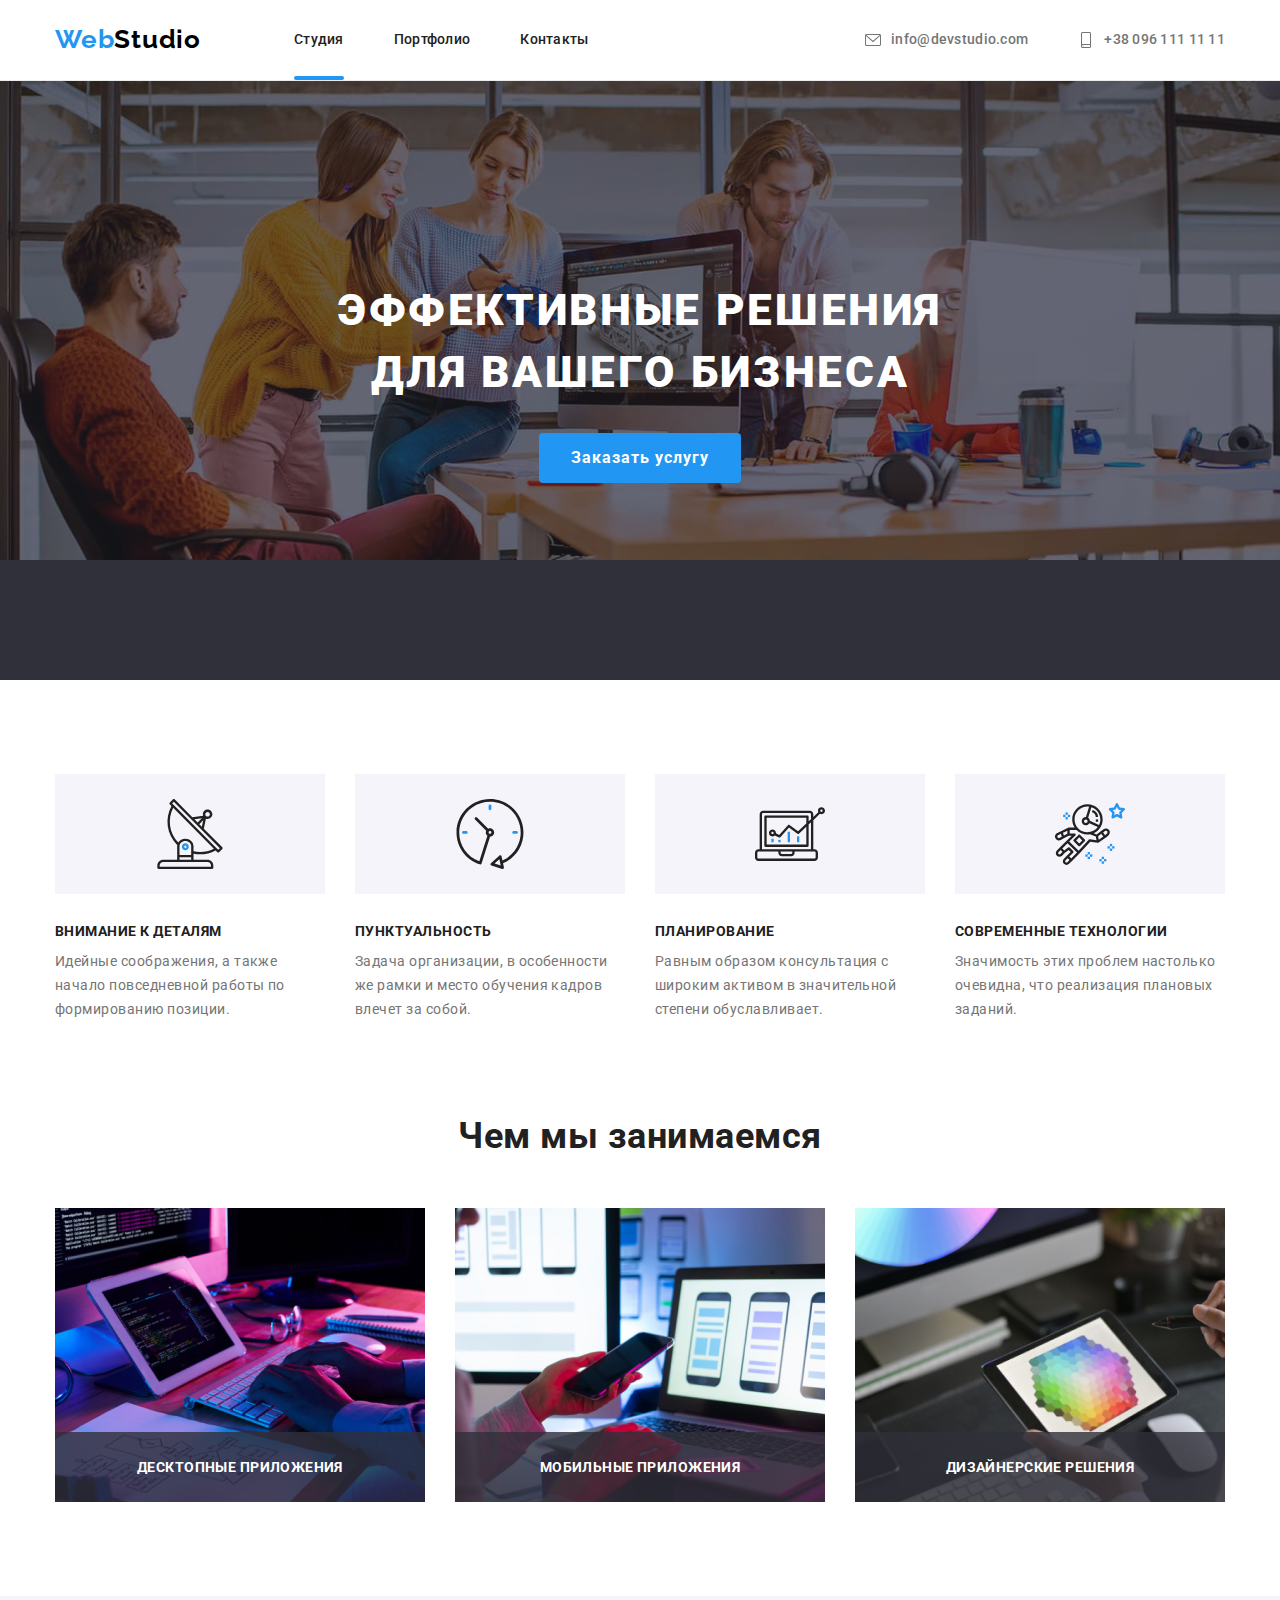
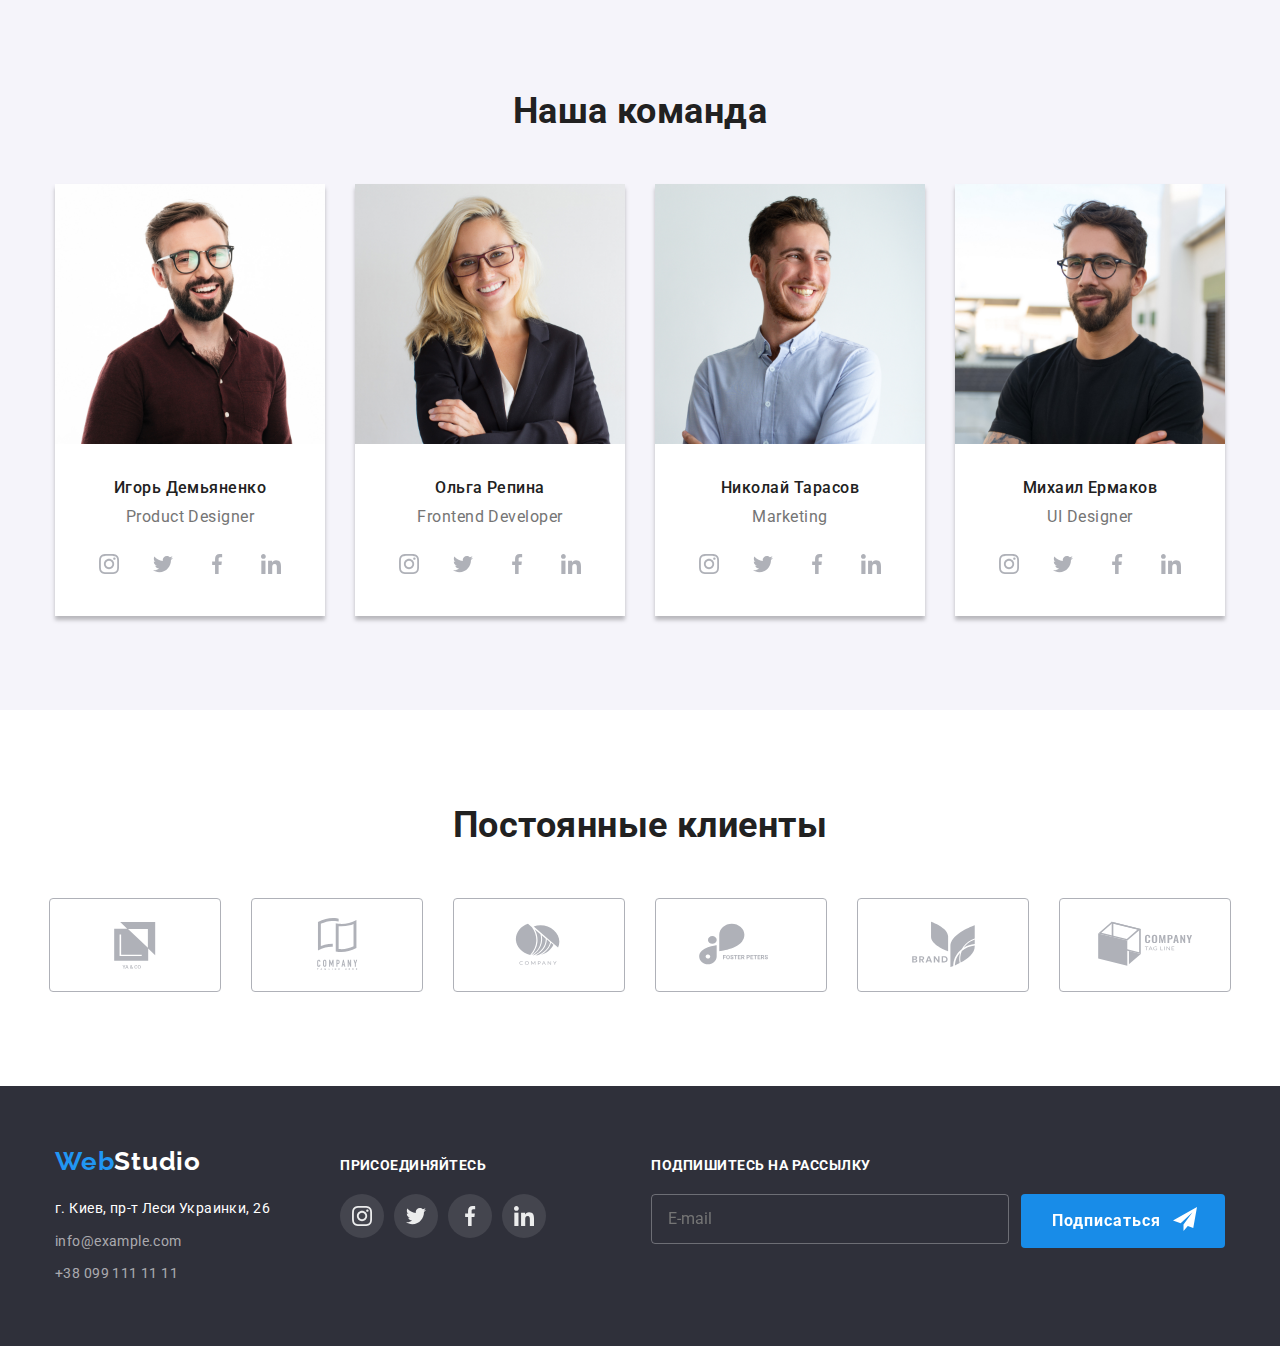
==== index.html @ 6a9f0d8d "edded files" ====
<!DOCTYPE html>
<html lang="en">

<head>
    <meta charset="UTF-8">
    <meta http-equiv="X-UA-Compatible" content="IE=edge">
    <meta name="viewport" content="width=device-width, initial-scale=1.0">
    <title>Document</title>
    <link rel="preconnect" href="https://fonts.googleapis.com">
    <link rel="preconnect" href="https://fonts.gstatic.com" crossorigin>
    <link href="https://fonts.googleapis.com/css2?family=Raleway:wght@700&family=Roboto:wght@400;500;700;900&display=swap"
        rel="stylesheet">
    <link rel="stylesheet" href="https://cdnjs.cloudflare.com/ajax/libs/modern-normalize/1.1.0/modern-normalize.min.css">
    <link rel="stylesheet" href="./css/styles.css">
    
</head>

<body>
  
    <header>
        <div class="container">
        <a href="./index.html" class="logo">
            <span class="logo-accent">Web</span>Studio
        </a>
        <nav>
            <ul class="menu-nav list">
                <li class="menu-item"> <a href="" class="link menu-link">Студия</a> </li>
                <li class="menu-item"> <a href="./portfolio.html" class="link">Портфолио</a> </li>
                <li class="menu-item"> <a href="" class="link">Контакты</a> </li>
            </ul>
        </nav>
        <ul class="contacts list">
            <li class="contacts-item"> <a href="mailto:info@devstudio.com" class="link"> 
                <svg class="mail-icon" width="16" height="16">
                    <use href="./imges/icons.svg#icon-envelope"></use>
                </svg>
                <span>info@devstudio.com</span>
            </a> </li>
                 <li class="contacts-item"> <a href="tel:+380961111111" class="link">
                <svg class="mail-icon" width="16" height="16">
                    <use href="./imges/icons.svg#icon-smartphone"></use>
                </svg>
                <span>+38 096 111 11 11</span>
            
            </a> </li>
        </ul>
        </div>
    </header>
    
    <main>
        
                <section class="hero overlay">
                    <div class="container">
                        <h1 class="hero-title">Эффективные решения для вашего бизнеса</h1>
                        <button type="button" class="button" data-modal-open>Заказать услугу</button>
                    </div>
                </section>

        
        
                        <section class="section">
                            <div class="container">
                                <ul class="feature list">
                                    <li class="feature-item icon-antenna">
                                        <h3 class="feature-subtitle">Внимание к деталям</h3>
                                        <p class="feature-text">Идейные соображения, а также начало повседневной работы по формированию позиции.
                                        </p>
                                    </li>
                                    <li class="feature-item icon-clock">
                                        <h3 class="feature-subtitle ">Пунктуальность</h3>
                                        <p class="feature-text">Задача организации, в особенности же рамки и место обучения кадров влечет за
                                            собой.</p>
                                    </li>
                                    <li class="feature-item icon-diagram">
                                        <h3 class="feature-subtitle ">Планирование</h3>
                                        <p class="feature-text">Равным образом консультация с широким активом в значительной степени
                                            обуславливает.</p>
                                    </li>
                                    <li class="feature-item icon-austronaut">
                                        <h3 class="feature-subtitle ">Современные технологии</h3>
                                        <p class="feature-text">Значимость этих проблем настолько очевидна, что реализация плановых заданий.</p>
                                    </li>
                                </ul>
                            </div>
                        </section>

       
         
            <section class="section works">
                <div class="container">
                <h2 class="section-title">Чем мы занимаемся</h2>
                <ul class="work list">
                    <li class="work-item"><img src="./imges/box1.jpg" alt="picture1" width="370" class="work-img">
                    <div class="work-meta">
                        <h3 class="work-pre-title">Десктопные приложения</h3>
                    </div>
                    </li>
                    <li class="work-item"><img src="./imges/box2.jpg" alt="picture2" width="370" class="work-img">
                    <div class="work-meta">
                        <h3 class="work-pre-title">Мобильные приложения</h3>
                    </div>
                    </li>
                    <li class="work-item"><img src="./imges/box3.jpg" alt="picture3" width="370" class="work-img">
                    <div class="work-meta">
                        <h3 class="work-pre-title">Дизайнерские решения</h3>
                    </div>
                    </li>
                </ul> 
                </div>
            </section>

       
        
          
        <section class="section team">
            <div class="container">
                <h2 class="section-title">Наша команда

                </h2>
                    <ul class="team-item list">
                        <li class="team-photo"><img src="./imges/photo1.jpg" alt="photo1" width="270">
                        <div class="team-about">
                            <h3 class="team-subtitle">Игорь Демьяненко</h3>
                            <p class="team-text">Product Designer</p>
                                <ul class="team-soc-list list">
                                    <li class="team-soc-item">
                                            <a href="" class="team-cos-link">
                                            <svg class="team-cos-icon" width="20" height="20">
                                                <use href="./imges/icons.svg#icon-instagram"></use>
                                            </svg>
                                            </a>
                                    </li>
                                    <li class="team-soc-item">
                                        <a href="" class="team-cos-link">
                                                    <svg class="team-cos-icon" width="20" height="20">
                                                        <use href="./imges/icons.svg#icon-twitter"></use>
                                                    </svg>
                                                </a>
                                            </li>
                                            <li class="team-soc-item">
                                                <a href="" class="team-cos-link">
                                                    <svg class="team-cos-icon" width="20" height="20">
                                                        <use href="./imges/icons.svg#icon-facebook"></use>
                                                    </svg>
                                                </a>
                                            </li>
                                            <li class="team-soc-item">
                                                <a href="" class="team-cos-link">
                                                    <svg class="team-cos-icon" width="20" height="20">
                                                        <use href="./imges/icons.svg#icon-linkedin"></use>
                                                    </svg>
                                                </a>
                                            </li>
                                        </ul>
                                    </div>
                                </li>
                                <li class="team-photo"><img src="./imges/photo2.jpg" alt="photo2" width="270">
                                    <div class="team-about">
                                        <h3 class="team-subtitle">Ольга Репина</h3>
                                        <p class="team-text">Frontend Developer</p>
                                        <ul class="team-soc-list list">
                                            <li class="team-soc-item">
                                                <a href="" class="team-cos-link">
                                                    <svg class="team-cos-icon" width="20" height="20">
                                                        <use href="./imges/icons.svg#icon-instagram"></use>
                                                    </svg>
                                                </a>
                                            </li>
                                            <li class="team-soc-item">
                                                <a href="" class="team-cos-link">
                                                    <svg class="team-cos-icon" width="20" height="20">
                                                        <use href="./imges/icons.svg#icon-twitter"></use>
                                                    </svg>
                                                </a>
                                            </li>
                                            <li class="team-soc-item">
                                                <a href="" class="team-cos-link">
                                                    <svg class="team-cos-icon" width="20" height="20">
                                                        <use href="./imges/icons.svg#icon-facebook"></use>
                                                    </svg>
                                                </a>
                                            </li>
                                            <li class="team-soc-item">
                                                <a href="" class="team-cos-link">
                                                    <svg class="team-cos-icon" width="20" height="20">
                                                        <use href="./imges/icons.svg#icon-linkedin"></use>
                                                    </svg>
                                                </a>
                                            </li>
                                        </ul>
                                    </div>
                                </li>
                                <li class="team-photo"><img src="./imges/photo3.jpg" alt="photo3" width="270">
                                    <div class="team-about">
                                        <h3 class="team-subtitle">Николай Тарасов</h3>
                                        <p class="team-text">Marketing</p>
                                        <ul class="team-soc-list list">
                                            <li class="team-soc-item">
                                                <a href="" class="team-cos-link">
                                                    <svg class="team-cos-icon" width="20" height="20">
                                                        <use href="./imges/icons.svg#icon-instagram"></use>
                                                    </svg>
                                                </a>
                                            </li>
                                            <li class="team-soc-item">
                                                <a href="" class="team-cos-link">
                                                    <svg class="team-cos-icon" width="20" height="20">
                                                        <use href="./imges/icons.svg#icon-twitter"></use>
                                                    </svg>
                                                </a>
                                            </li>
                                            <li class="team-soc-item">
                                                <a href="" class="team-cos-link">
                                                    <svg class="team-cos-icon" width="20" height="20">
                                                        <use href="./imges/icons.svg#icon-facebook"></use>
                                                    </svg>
                                                </a>
                                            </li>
                                            <li class="team-soc-item">
                                                <a href="" class="team-cos-link">
                                                    <svg class="team-cos-icon" width="20" height="20">
                                                        <use href="./imges/icons.svg#icon-linkedin"></use>
                                                    </svg>
                                                </a>
                                            </li>
                                        </ul>
                                    </div>
                                </li>
                                <li class="team-photo"><img src="./imges/photo4.jpg" alt="photo4" width="270">
                                    <div class="team-about">
                                        <h3 class="team-subtitle">Михаил Ермаков</h3>
                                        <p class="team-text">UI Designer</p>
                                        <ul class="team-soc-list list">
                                            <li class="team-soc-item">
                                                <a href="" class="team-cos-link">
                                                    <svg class="team-cos-icon" width="20" height="20">
                                                        <use href="./imges/icons.svg#icon-instagram"></use>
                                                    </svg>
                                                </a>
                                            </li>
                                            <li class="team-soc-item">
                                                <a href="" class="team-cos-link">
                                                    <svg class="team-cos-icon" width="20" height="20">
                                                        <use href="./imges/icons.svg#icon-twitter"></use>
                                                    </svg>
                                                </a>
                                            </li>
                                            <li class="team-soc-item">
                                                <a href="" class="team-cos-link">
                                                    <svg class="team-cos-icon" width="20" height="20">
                                                        <use href="./imges/icons.svg#icon-facebook"></use>
                                                    </svg>
                                                </a>
                                            </li>
                                            <li class="team-soc-item">
                                                <a href="" class="team-cos-link">
                                                    <svg class="team-cos-icon" width="20" height="20">
                                                        <use href="./imges/icons.svg#icon-linkedin"></use>
                                                    </svg>
                                                </a>
                                            </li>
                                        </ul>
                                    </div>
                                </li>
                            </ul>
                        </div>
        </section>

            <section class="section clients">
                <div class="container">
                    <h2 class="section-title">Постоянные клиенты</h2>
                    <ul class="clients-list list">
                        <li class="clients-item">
                            <a href="" class="clients-link">
                                <svg class="clients-icon" width="170" height="92">
                                    <use href="./imges/icons.svg#icon-Client1"></use>
                                </svg>
                            </a>
                        </li>
                        <li class="clients-item">
                            <a href="" class="clients-link">
                                <svg class="clients-icon" width="170" height="92">
                                    <use href="./imges/icons.svg#icon-Client2"></use>
                                </svg>
                            </a>
                        </li>
                        <li class="clients-item">
                            <a href="" class="clients-link">
                                <svg class="clients-icon" width="170" height="92">
                                    <use href="./imges/icons.svg#icon-Client3"></use>
                                </svg>
                            </a>
                        </li>
                        <li class="clients-item">
                            <a href="" class="clients-link">
                                <svg class="clients-icon" width="170" height="92">
                                    <use href="./imges/icons.svg#icon-Client4"></use>
                                </svg>
                            </a>
                        </li>
                        <li class="clients-item">
                            <a href="" class="clients-link">
                                <svg class="clients-icon" width="170" height="92">
                                    <use href="./imges/icons.svg#icon-Client5"></use>
                                </svg>
                            </a>
                        </li>
                        <li class="clients-item">
                            <a href="" class="clients-link">
                                <svg class="clients-icon" width="170" height="92">
                                    <use href="./imges/icons.svg#icon-Client6"></use>
                                </svg>
                            </a>
                        </li>
                    </ul>
                </div>
            </section>
    
    </main>

    <div class="backdrop is-hidden" data-modal>
        <div class="modal">
            <button class="btn-modal" data-modal-close>
            <svg class="close-btn" width="18" height="18">
                <use href="./imges/icons.svg#icon-close-black"></use>
            </svg>
             </button>
             <p class="form-title">Оставьте свои данные, мы вам перезвоним</p>
            <form class="form">
                <div class="form-field">
                <label for="name" class="form-label">Имя</label>
                
                <div class="form-wrap">
                <input class="form-input" type="text" name="user-name" id="name">
                <svg class="form-icon" width="18" height="18">
                    <use href="./imges/icons.svg#icon-person-black"></use>
                </svg>
                </div>
                </div>
                
                <div class="form-field">
                <label for="tel" class="form-label">Телефон</label>
                <input class="form-input" type="tel" name="tel" id="tel">
                <svg class="form-icon" width="18" height="18">
                    <use href="./imges/icons.svg#icon-phone-black"></use>
                </svg>
                </div>

                <div class="form-field">
                <label for="email"class="form-label" >Почта</label>
                 <div class="form-wrap">
                <input class="form-input" type="email" name="email" id="email">
                <svg class="form-icon" width="18" height="18">
                    <use href="./imges/icons.svg#icon-email-black"></use>
                </svg>
                </div>
                </div>
                

                <div class="form-field">
                <label for="comment" class="form-label" >Комментарий</label>
                  <div class="form-wrap">
                <textarea class="form-area" name="comment" id="comment" placeholder="Введите текст"></textarea>
                </div>
                </div>

                <label class="policy">
                <input type="checkbox" name="policy" class="policy-input">
                <span class="checkbox-icon"></span>
               Соглашаюсь с рассылкой и принимаю&nbsp;
               <a href="">Условия договора</a>
                </label>
                
                <button type="submit" class="btn-submit">Отправить</button>
            </form>
           
        </div>
    </div>

    <footer>
        <div class="container">
            <ul class="footer-item list">
                <li class="footer-logo">
                    <a href="./index.html" class="logo">
                        <span class="logo-accent">Web</span>Studio
                    </a>
                    <address class="address">
                        г. Киев, пр-т Леси Украинки, 26
                    </address>
                    <address class="address-nav">
                        <a href="mailto:info@example.com" class="mail link">info@example.com</a>
                        <a href="tel:+380991111111" class="link">+38 099 111 11 11</a>
                    </address>
                </li>
    
    
                <li class="social">
                    <h2 class="social-title">присоединяйтесь</h2>
                    <ul class="soc-list list">
                        <li class="soc-item">
                            <a href="" class="cos-link">
                                <svg class="cos-icon" width="20" height="20">
                                    <use href="./imges/icons.svg#icon-instagram"></use>
                                </svg>
                            </a>
                        </li>
                        <li class="soc-item">
                            <a href="" class="cos-link">
                                <svg class="cos-icon" width="20" height="20">
                                    <use href="./imges/icons.svg#icon-twitter"></use>
                                </svg>
                            </a>
                        </li>
                        <li class="soc-item">
                            <a href="" class="cos-link">
                                <svg class="cos-icon" width="20" height="20">
                                    <use href="./imges/icons.svg#icon-facebook"></use>
                                </svg>
                            </a>
                        </li>
                        <li class="soc-item">
                            <a href="" class="cos-link">
                                <svg class="cos-icon" width="20" height="20">
                                    <use href="./imges/icons.svg#icon-linkedin"></use>
                                </svg>
                            </a>
                        </li>
                </li>
            </ul>
                <li class="footer-form-mail">
                    <p class="footer-form-title">Подпишитесь на рассылку</p>
                    <form class="footer-form">
                                              
                        <input class="footer-form-input" type="email" name="email" id="email" placeholder="E-mail">
                       
                        <button type="submit" class="footer-btn-submit">Подписаться</button>
                        <svg class="footer-form-icon" width="24" height="24">
                            <use href="./imges/icons.svg#icon-icon-send"></use>
                        </svg>

                         
                    </form>
                    </div>
                
                </li>
                       
            </ul>
            
    </footer>

    <script src="./js/modal.js"></script>
</body>

</html>
---- css/styles.css ----
:root {
    --primary-text-color: #757575;
    --title-text-color: #212121; 
    --accent-color: #2196F3;
    --logo-color-header: #000000;
    --logo-color-footer: #FFFFFF;
    --title-color: #FFFFFF;
    --primary-background-color: #ffffff;
    --accent-backgroud-color: #F5F4FA;
}


.list {
    list-style: none;
    padding: 0;
    margin: 0;
}

h1,
h2,
h3,
h4,
h5,
h6,
p{
margin: 0;
}

body {
    color: var(--primary-text-color);
    background-color: var(--primary-background-color);
    font-family: 'Roboto', sans-serif;
    letter-spacing: 0.03em;
    /* padding-top: 80px; */

}

.container{
    width: 1200px;
    padding-left: 15px;
    padding-right: 15px;
    margin: 0 auto;
    /* outline: tomato solid 2px ; */
}
    
/* header */

header .container{
    display: flex;
    align-items: center;
  
}
header{
    background-color: #FFFFFF;
    outline: #ECECEC solid 1px;
    /* position: fixed;
    top: 0;
    left: 0;
    width: 100%; */
    
}
header .logo {
    margin-right: 93px;
    color: var(--logo-color-header);
    font-family: 'Raleway';
    font-weight: 700;
    font-size: 26px;
    line-height: 1.2;
    text-decoration: none;
    letter-spacing: 0.03em; 
    transition: color 250ms cubic-bezier(0.4, 0, 0.2, 1);   
}

.logo:hover,
.logo:focus{
    color: var(--accent-color);
}

.logo-accent {
    color: var(--accent-color);
}
.menu-nav{
    display: flex;
    position: relative;
}

.menu-item{
    position: relative;
}
.menu-link::after{
    content: '';
    position: absolute;
    left: 0;
    bottom: 0;
    display: block;
    width: 100%;
    height: 4px;
    border-radius: 2px;
    background-color: var(--accent-color);

}
 .menu-nav .menu-item{
     margin-right: 50px;
 }
 .menu-nav .menu-item:last-child{
     margin-right: 0;
 }

.menu-nav .link{
  
    display: block;
    color: var(--title-text-color);
    font-weight: 500;
    font-size: 14px;
    line-height: 1.14;
    text-decoration: none;
    letter-spacing: 0.02em;
    padding-top: 32px;
    padding-bottom: 32px;
    transition: color 250ms cubic-bezier(0.4, 0, 0.2, 1);
  
}

.menu-nav .link:hover,
.menu-nav .link:focus{
    color: var(--accent-color);
}
 
.contacts .link{
    color: var(--primary-text-color);
    font-weight: 500;
    font-size: 14px;
    line-height: 1.14;
    text-decoration: none;
    letter-spacing: 0.02em;
    transition: color 250ms cubic-bezier(0.4, 0, 0.2, 1);
}


.contacts .link:hover,
.contacts .link:focus{
    color: var(--accent-color);
   
}
.mail-icon{
    fill: currentColor;
    margin-right: 10px;
    
}


.contacts {
    display: flex;
    align-items: center;
    margin-left: auto;
   
}

.contacts-item .link{
    display: flex;
    align-items: center;
    
}

.contacts  .contacts-item{
    margin-left: 50px;
}
.contacts .contacts-item:first-child{
    margin-left: 0;
}
/* .contacts .contacts-item+ .contacts-item{
    margin-left: 50px;
} */

/* hero */
.hero {
    display: block;
    background-color: #2F303A;
    text-align: center;
    padding: 200px 0;
}

.overlay {
    max-width: 1600px;
    height: 600px;
    background-image: linear-gradient(to right,
            rgba(47, 48, 58, 0.4),
            rgba(47, 48, 58, 0.4)),
        url(../imges/hero.jpg);
    margin-left: auto;
    margin-right: auto;
    background-size: contain;
    background-repeat: no-repeat;
}

.hero-title {
    max-width: 696px;
    margin-right: auto;
    margin-left: auto;
    margin-top: 0;
    margin-bottom: 30px;
    color: var(--title-color);
    font-weight: 900;
    font-size: 44px;
    line-height: 1.4;
    text-transform: uppercase;
    letter-spacing: 0.06em;
}

.button {
    color: var(--title-color);
    border-radius: 4px;
    border: 0;
    padding: 10px 32px;
    background-color: var(--accent-color);
    font-weight: 700;
    font-size: 16px;
    line-height: 1.88;
    letter-spacing: 0.06em;
    cursor: pointer;
}

.section {
    padding-top: 94px;

}
/* feature section */

.feature {
    display: flex;
   
}

.feature-item {
    margin-right: 30px;
}

.feature-item::before {
    display: block;
    content: '';
    height: 120px;
    background-repeat: no-repeat;
    background-position: center;
    background-size: 70px;
    background-color: var(--accent-backgroud-color);
    margin-bottom: 30px;
}

.feature-item.icon-antenna::before {
    background-image: url(../imges/antenna.svg);
}

.feature-item.icon-clock::before {
    background-image: url(../imges/clock.svg);
}

.feature-item.icon-diagram::before {
    background-image: url(../imges/diagram.svg);
}

.feature-item.icon-austronaut::before {
    background-image: url(../imges/astronaut.svg);
}

.feature-item:nth-last-child(-n+1) {
    margin-right: 0;
}

.feature-subtitle {
    margin-top: 0;
    margin-bottom: 10px;
    padding: 0;
    color: var(--title-text-color);
    font-weight: 700;
    font-size: 14px;
    line-height: 1.14;
    text-transform: uppercase;
}

.feature-text {
    max-width: 270px;

    margin: 0;
    padding: 0;
    font-weight: 400;
    font-size: 14px;
    line-height: 1.7;
}
/* work section*/

.works{
    padding-bottom: 94px;
}
.section-title {
    margin-top: 0;
    margin-bottom: 50px;
    padding: 0;
    color: var(--title-text-color);
    font-weight: 700;
    font-size: 36px;
    line-height: 1.2;
    text-align: center;
 }
 .work{
     display: flex;
        }
 .work-img{
     display: block;
 }
 .work-item{
    position: relative;
     margin-right: 30px;
 }
 .work-item:nth-last-child(-n+1){
     margin-right: 0;
 }

  .work-meta{
    display: flex;
    align-items: center;
    justify-content: center;
    position: absolute;
    width: 100%;
    height: 70px;
    bottom: 0;
   background-color: rgba(47, 48, 58, 0.8);
 }

 .work-pre-title{
    align-items: center;
    justify-content: center;
    font-weight: 700;
    font-size: 14px; 
    line-height: 1.14;
    letter-spacing: 0.03em;
    text-transform: uppercase;
    color: #FFFFFF;
 }

/* team section */
.team{
    background-color: var(--accent-backgroud-color);
    padding-bottom: 94px;
}

.team-item{
display: flex;
}

.team-photo{
    background-color: #FFFFFF;
    margin-right: 30px;
    box-shadow: 0 4px 4px 0 rgba(0, 0, 0, 0.25);

}
.team-photo:nth-last-child(-n+1){
    margin-right: 0;
}
.team-subtitle {
    color: var(--title-text-color);
    font-weight: 500;
    font-size: 16px;
    line-height: 1.2;
    margin-bottom: 10px;
}
.team-text{
    margin: 0;
    padding: 0;
    font-weight: 400;
    font-size: 16px;
    line-height: 1.2;
}
.team-about{
    text-align: center;
    padding-top: 30px;
    padding-bottom: 30px;
}
    	.team-soc-list {
    	    display: flex;
    	    justify-content: center;
    	    margin-top: 16px;
    	}
    
    	.team-soc-item {
    	    width: 44px;
    	    height: 44px;
    	    margin-right: 10px;
    	}
    
    	.team-soc-item:last-child {
    	    margin-right: 0;
    	}
    
    	.team-cos-link {
    	    display: flex;
    	    align-items: center;
    	    justify-content: center;
    	    width: 100%;
    	    height: 100%;
    	    border-radius: 50%;
    	    color: #AFB1B8;
            transition: color 250ms cubic-bezier(0.4, 0, 0.2, 1),
                        background-color 250ms cubic-bezier(0.4, 0, 0.2, 1);
           
    	}
    
    	.team-cos-link:hover,
    	.team-cos-link:focus {
    	    background-color: var(--accent-color);
    	    color: #FFFFFF;
    	}
    
    
    	.team-cos-icon {
    	    fill: currentColor;
    	}

    	/* clients */
    
    	.clients {
    	    padding-bottom: 94px;
    	}
    
    	.clients-list {
    	    display: flex;
    	    justify-content: center;
            
           
    	}
    
    	.clients-item {
    	    margin-right: 30px;
    	    border: 1px;
    	    border-radius: 4px;
    	    border-color: #AFB1B8;
    	}
    
    	.clients-item:last-child {
    	    margin-right: 0;
    	}
    
    	.clients-link {
    	    display: flex;
    	    align-items: center;
    	    justify-content: center;
    	    border: 1px solid #AFB1B8;
            border-radius: 4px;
    	    width: 100%;
    	    height: 100%;
    	    color: #AFB1B8;
            transition: color 250ms cubic-bezier(0.4, 0, 0.2, 1),
                        border-color 250ms cubic-bezier(0.4, 0, 0.2, 1);
    	}
    
    	.clients-link:hover, 
    	.clients-link:focus {
    	    color: var(--accent-color);
            border-color: var(--accent-color);
    	}
    
    
    	.clients-icon {
    	    fill: currentColor;
    	}

        /* backdrop */

.backdrop{
    position: fixed;
    width: 100%;
    height: 100%;
    top: 0;
    left: 0;
    background-color: rgba(0, 0, 0, 0.1);
    opacity: 1;
    transition: opacity 250ms cubic-bezier(0.4, 0, 0.2, 1);
                
}
.backdrop.is-hidden{
    opacity: 0;
    pointer-events: none;
    }

.backdrop.is-hidden .modal{
    transform: translate(-50%, -50%) scale(0);
}
.modal{
    position:absolute;
    top: 50%;
    left: 50%;
    transform: translate(-50%, -50%);
    min-width: 528px;
    min-height: 581px;
    border-radius: 4px;
    background-color: rgba(255, 255, 255, 1);
    transition: transform 300ms;
    padding: 40px;
 
}
.btn-modal{
    position: absolute;
    top: 8px;
    right: 8px;
    display: flex;
    align-items: center;
    justify-content: center;
    width: 30px;
    height: 30px;
    border-radius: 50%;
    margin-left: auto;
    background-color: #FFFFFF;
    border-color: rgba(0, 0, 0, 0.1);
    cursor: pointer;
    transition: fill 250ms cubic-bezier(0.4, 0, 0.2, 1);
}

.btn-modal:hover{
    fill: var(--accent-color);
}
.form{
   margin-left: auto;
   margin-right: auto;
  
  
}
.form-title{
    font-size: 20px;
    font-weight: 700;
    line-height: 1.15;
    letter-spacing: 0.03em;
    color: var(--title-text-color);
    margin-bottom: 12px;
    text-align: center;
    
}

.form-field{
    
    flex-direction: column;
    position: relative;
    margin-bottom: 10px;
        
}

.form-wrap{
    display: flex;
}

.form-input{
    padding-left: 42px;
    width: 100%;
    background-color: transparent;
    border: 1px solid rgba(33, 33, 33, 0.2);
    border-radius: 4px;
    outline-color: var(--accent-color);
    height: 40px;
    cursor: pointer;
}
 .form-label{
    display: block;
    font-size: 12px;
    font-weight: 400;
    line-height: 1.17;
    letter-spacing: 0.01em;
    color: var(--primary-text-color);
    margin-bottom: 4px;
  
 }
 .form-icon{
    position: absolute;
    left:12px;
    top:50%;
    fill: var(--title-text-color);
    transition: fill 250ms cubic-bezier(0.4, 0, 0.2, 1);
   
 }

 .form-input:focus+ .form-icon{ 
   fill: var(--accent-color);
  
 }
 
.form-area{
    height: 120px;
    width: 100%;
    padding: 12px 16px;
    background-color: transparent;
    border: 1px solid rgba(33, 33, 33, 0.2);
    border-radius: 4px;
    outline-color: var(--accent-color);
    resize: none;
    cursor: pointer;
   

}
.form-area::placeholder {
    font-size: 12px;
    line-height: 1.17;
    letter-spacing: 0.01em;
    color: rgba(117, 117, 117, 0.5);
}

.policy{
    display: flex;
    justify-content: center;
    align-items: center;
    font-size: 14px;
    line-height: 1.71;
    font-weight: 400;
    letter-spacing: 00.03em;
    color: var(--primary-text-color);
    margin-top: 20px;

}
.policy-input {
    appearance: none;
    position: absolute;
    
}

.checkbox-icon{
    display: inline-block;
    width: 15px;
    height: 15px;
    border: 2px solid var(--title-text-color);
    border-radius: 4px;
    margin-right: 8px;
    box-shadow: 0px 4px 4px 0px rgba(0, 0, 0, 0.25);
    
         
}

.policy a{
    display: flex;
    justify-content: center;
    align-items: center;
    font-size: 14px;
    line-height: 1.71;
    font-weight: 400;
    letter-spacing: 00.03em;
    color: var(--accent-color);

}

.policy-input:checked +.checkbox-icon {
    background-color: var(--accent-color);
    background-image: url(../imges/check.svg);
    background-repeat: no-repeat;
    background-size: contain;
    border-color: var(--accent-color);
   background-position: center;
    background-origin: border-box;
}

.btn-submit{
    display: block;
    margin: auto;
    margin-top: 30px;
    width: 200px;
    background-color: rgba(24, 140, 232, 1);  
    padding: 10px 55px;    
    border-radius: 4px;
    border-color: transparent ; 
    box-shadow: 0px 4px 4px 0px rgba(0, 0, 0, 0.15);
    color: #FFFFFF;
    font-size: 16px;
    line-height: 1.88;
    font-weight: 700;
    letter-spacing: 0.06em;
    cursor: pointer;

}


/* footer */
footer {
    background-color: #2F303A;
    padding-top: 60px;
    padding-bottom: 60px;
    
}

 .footer-item {
     display: flex;
 }

 footer .logo {
     color: var(--logo-color-footer);
     font-family: 'Raleway';
     font-weight: 700;
     font-size: 26px;
     line-height: 1.2;
     text-decoration: none;
     letter-spacing: 0.03em;
    transition: color 250ms cubic-bezier(0.4, 0, 0.2, 1);
 }

 .address {
     color: #FFFFFF;
     font-weight: 400;
     font-size: 14px;
     line-height: 1.7;
     font-style: normal;
     text-decoration: none;
     letter-spacing: 0.03em;
     margin-top: 20px;
     margin-bottom: 9px;
 }

 .address-nav .link {
     color: rgba(255, 255, 255, 0.6);
     font-weight: 400;
     font-size: 14px;
     line-height: 1.7;
     font-style: normal;
     text-decoration: none;
     letter-spacing: 0.03em;
     transition: color 250ms cubic-bezier(0.4, 0, 0.2, 1);
 }

 .address-nav .link:hover,
 .address-nav .link:focus {
     color: var(--accent-color);
 }

 .address-nav {
     display: flex;
     flex-direction: column;
 }

 .mail {
     margin-bottom: 9px;
 }

 .social {
     margin-left: 70px;
 }

 .social-title {
     font-weight: 700;
     font-size: 14px;
     line-height: 1.14;
     letter-spacing: 3%;
     text-transform: uppercase;
     color: var(--title-color);
     margin-top: 12px;
     margin-bottom: 20px;

 }

 .soc-list {
     display: flex;
     justify-content: center;

 }

 .soc-item {
     width: 44px;
     height: 44px;
     margin-right: 10px;
 }

 .soc-item:last-child {
     margin-right: 0;
 }

 .cos-link {
     display: flex;
     align-items: center;
     justify-content: center;
     width: 100%;
     height: 100%;
     border-radius: 50%;
     background-color:rgba(255, 255, 255, 0.1);
     transition: background-color 250ms cubic-bezier(0.4, 0, 0.2, 1) ;
 }

 .cos-icon {
     fill: rgba(255, 255, 255, 0.9);
 }

 .cos-link:hover,
 .cos-link:focus {
     background-color: var(--accent-color);

 }

 .footer-form-mail{
     margin-left: auto;
 }
  .footer-form-title{
    font-weight: 700;
    font-size: 14px;
    line-height: 1.14;
    letter-spacing: 3%;
    text-transform: uppercase;
    color: var(--title-color);
    margin-top: 12px;
    margin-bottom: 20px;
    
  }
  .footer-form{
    display: flex;
    position: relative;
  }

  .footer-form-input{
    margin: 0;
    width: 358px;
    height: 50px;
    border-radius: 4px;
    border: 1px solid rgba(255, 255, 255, 0.3);
    color: #FFFFFF;
    background-color: transparent;
    padding-left: 16px; 
    cursor: pointer;
  }

  .footer-form-input:focus{
    background-color: transparent;
    color: #FFFFFF;
  }

  .footer-btn-submit{
    margin: 0;
    margin-left: 12px;
    background-color: rgba(24, 140, 232, 1);
    padding: 10px 62px 10px 29px;
    border-radius: 4px;
    border-color: transparent;
    color: #FFFFFF;
    font-size: 16px;
    line-height: 1.88;
    font-weight: 700;
    letter-spacing: 0.06em;
    cursor: pointer;

  }

  .footer-form-icon{
    position: absolute;
    top: 13px;
    right: 28px;
    fill: #FFFFFF;
  }


 /* portfolio */
 /* page nav  */

 .btn {
     display: flex;
     justify-content: center;
 }

 .button-nav {
     text-align: center;
     border-radius: 4px;
     padding: 6px 22px;
     border: 0;
     color: var(--title-text-color);
     background-color: var(--accent-backgroud-color);
     font-family: 'Roboto', sans-serif;
     font-weight: 500;
     font-size: 16px;
     line-height: 1.63;
     letter-spacing: 0.03em;
     cursor: pointer;
     transition: color 250ms cubic-bezier(0.4, 0, 0.2, 1),
    background-color 250ms cubic-bezier(0.4, 0, 0.2, 1),
    box-shadow 250ms cubic-bezier(0.4, 0, 0.2, 1);
 }

 .button-nav:hover,
 .button-nav:focus {
     color: #FFFFFF;
     background-color: #2196F3;
     box-shadow: 0px 2px 2px rgba(0, 0, 0, 0.12),
         0px 1px 2px rgba(0, 0, 0, 0.08),
         0px 3px 1px rgba(0, 0, 0, 0.1),
         0px 4px 4px rgba(0, 0, 0, 0.25);
 }

 /* project */
 .project {
     display: flex;
     flex-wrap: wrap;
 }

 .project-thumb{
    position: relative;
    overflow: hidden;
    
 }
 
 .project-thumb-text{
    position: absolute;
    top: 0;
    margin: 0;
    color: #FFFFFF;
    font-size: 18px;
    font-weight: 400;
    line-height: 1.55;
    letter-spacing: 0.03em;
    padding: 63px 24px;
    background-color: rgba(33, 150, 243, 0.9);
    transform: translateY(101%);
    
    transition: transform 250ms cubic-bezier(0.4, 0, 0.2, 1);
 }

.shaddow:hover .project-thumb-text{
    transform: translateY(0);
}


 .project-title {
     font-weight: 700;
     font-size: 18px;
     line-height: 2;
     letter-spacing: 0.06em;
     color: var(--title-text-color);
 }

 .project-desc {
     font-weight: 400;
     font-size: 16px;
     line-height: 2;
     margin: 4px 0 0 0;
 }

 .project-item {
    position: relative;
     background-color: #FFFFFF;
     width: 370px;
     margin-right: 30px;
     margin-bottom: 30px;

 }

 .project-about {
     width: 370px;
     height: 110px;
     padding: 20px 24px;
     border: #ECECEC solid 1px;

 }

 .btn {
     margin-bottom: 50px;

 }

 .btn-item {
     margin-right: 8px;
 }

 .btn-item:nth-last-child(-n+1) {
     margin-right: 0;
 }

 .project-img {
     display: block;

 }
.shaddow{
    transition: box-shadow 250ms cubic-bezier(0.4, 0, 0.2, 1);
}
 .shaddow:hover {
     box-shadow: 1px 4px 6px 0px #00000029,
         0px 4px 4px 0px #0000000F,
         0px 1px 1px 0px #0000001F;
  
 }

 .project-item:nth-child(3n) {
     margin-right: 0;
 }

 .project-item:nth-last-child(-n+3) {
     margin-bottom: 0;
 }

 .section.portfolio {
     padding-bottom: 94px;
 }
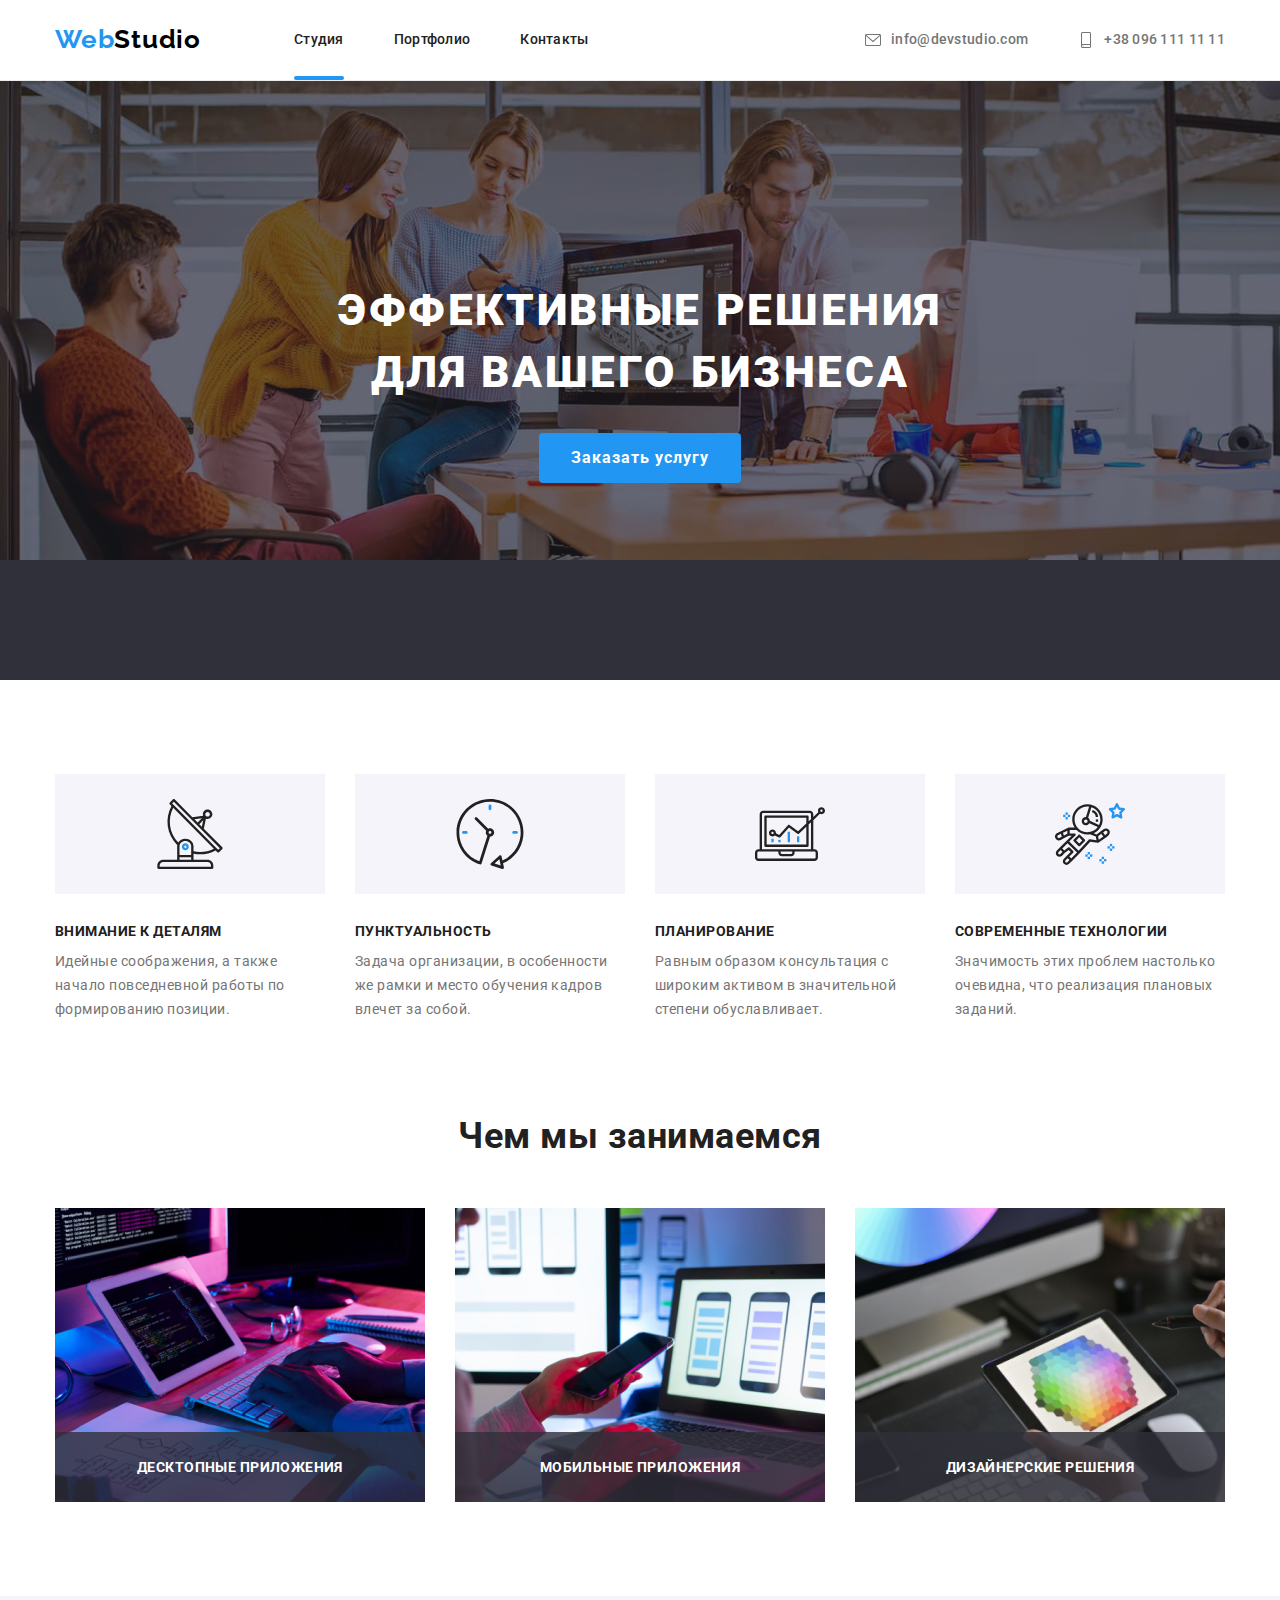
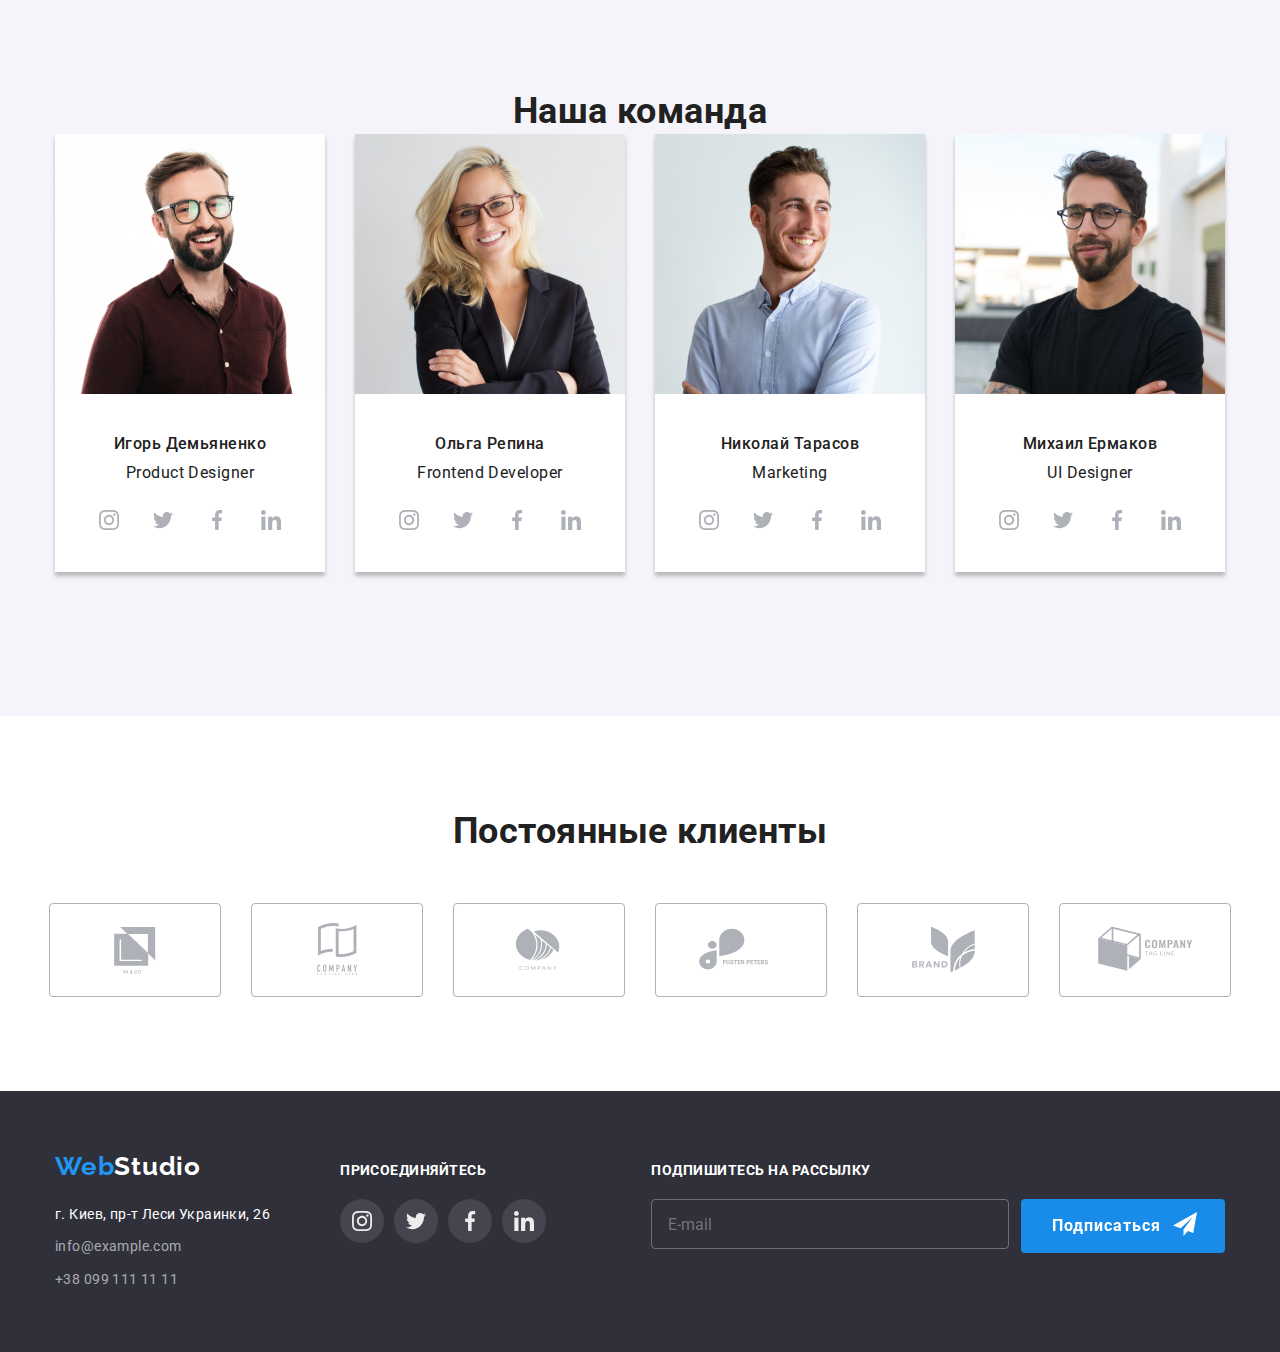
==== commit da8e3967: "update" ====
--- a/index.html
+++ b/index.html
@@ -11,7 +11,8 @@
     <link href="https://fonts.googleapis.com/css2?family=Raleway:wght@700&family=Roboto:wght@400;500;700;900&display=swap"
         rel="stylesheet">
     <link rel="stylesheet" href="https://cdnjs.cloudflare.com/ajax/libs/modern-normalize/1.1.0/modern-normalize.min.css">
-    <link rel="stylesheet" href="./css/styles.css">
+    <link rel="stylesheet" href="./css/main.min.css">
+  
     
 </head>
 
@@ -112,12 +113,12 @@
        
         
           
-        <section class="section team">
-            <div class="container">
-                <h2 class="section-title">Наша команда
-
-                </h2>
-                    <ul class="team-item list">
+    <section class="section team">
+        <div class="container">
+        <h2 class="section-title">Наша команда
+
+               
+            <ul class="team-item list">
                         <li class="team-photo"><img src="./imges/photo1.jpg" alt="photo1" width="270">
                         <div class="team-about">
                             <h3 class="team-subtitle">Игорь Демьяненко</h3>
@@ -153,8 +154,8 @@
                                             </li>
                                         </ul>
                                     </div>
-                                </li>
-                                <li class="team-photo"><img src="./imges/photo2.jpg" alt="photo2" width="270">
+                        </li>
+                        <li class="team-photo"><img src="./imges/photo2.jpg" alt="photo2" width="270">
                                     <div class="team-about">
                                         <h3 class="team-subtitle">Ольга Репина</h3>
                                         <p class="team-text">Frontend Developer</p>
@@ -189,8 +190,8 @@
                                             </li>
                                         </ul>
                                     </div>
-                                </li>
-                                <li class="team-photo"><img src="./imges/photo3.jpg" alt="photo3" width="270">
+                        </li>
+                        <li class="team-photo"><img src="./imges/photo3.jpg" alt="photo3" width="270">
                                     <div class="team-about">
                                         <h3 class="team-subtitle">Николай Тарасов</h3>
                                         <p class="team-text">Marketing</p>
@@ -225,8 +226,8 @@
                                             </li>
                                         </ul>
                                     </div>
-                                </li>
-                                <li class="team-photo"><img src="./imges/photo4.jpg" alt="photo4" width="270">
+                        </li>
+                        <li class="team-photo"><img src="./imges/photo4.jpg" alt="photo4" width="270">
                                     <div class="team-about">
                                         <h3 class="team-subtitle">Михаил Ермаков</h3>
                                         <p class="team-text">UI Designer</p>
@@ -261,60 +262,60 @@
                                             </li>
                                         </ul>
                                     </div>
-                                </li>
-                            </ul>
-                        </div>
-        </section>
-
-            <section class="section clients">
-                <div class="container">
-                    <h2 class="section-title">Постоянные клиенты</h2>
-                    <ul class="clients-list list">
-                        <li class="clients-item">
-                            <a href="" class="clients-link">
-                                <svg class="clients-icon" width="170" height="92">
-                                    <use href="./imges/icons.svg#icon-Client1"></use>
-                                </svg>
-                            </a>
-                        </li>
-                        <li class="clients-item">
-                            <a href="" class="clients-link">
-                                <svg class="clients-icon" width="170" height="92">
+                        </li>
+            </ul>
+        </div>
+    </section>
+
+    <section class="section clients">
+        <div class="container">
+            <h2 class="section-title">Постоянные клиенты</h2>
+            <ul class="clients__list list">
+                <li class="clients__item">
+                    <a href="" class="clients__link">
+                        <svg class="clients__icon" width="170" height="92">
+                            <use href="./imges/icons.svg#icon-Client1"></use>
+                        </svg>
+                    </a>
+                </li>
+                <li class="clients__item">
+                            <a href="" class="clients__link">
+                                <svg class="clients__icon" width="170" height="92">
                                     <use href="./imges/icons.svg#icon-Client2"></use>
                                 </svg>
                             </a>
-                        </li>
-                        <li class="clients-item">
-                            <a href="" class="clients-link">
-                                <svg class="clients-icon" width="170" height="92">
+                </li>
+                <li class="clients__item">
+                            <a href="" class="clients__link">
+                                <svg class="clients__icon" width="170" height="92">
                                     <use href="./imges/icons.svg#icon-Client3"></use>
                                 </svg>
                             </a>
-                        </li>
-                        <li class="clients-item">
-                            <a href="" class="clients-link">
-                                <svg class="clients-icon" width="170" height="92">
+                </li>
+                <li class="clients__item">
+                            <a href="" class="clients__link">
+                                <svg class="clients__icon" width="170" height="92">
                                     <use href="./imges/icons.svg#icon-Client4"></use>
                                 </svg>
                             </a>
-                        </li>
-                        <li class="clients-item">
-                            <a href="" class="clients-link">
-                                <svg class="clients-icon" width="170" height="92">
+                </li>
+                <li class="clients__item">
+                            <a href="" class="clients__link">
+                                <svg class="clients__icon" width="170" height="92">
                                     <use href="./imges/icons.svg#icon-Client5"></use>
                                 </svg>
                             </a>
-                        </li>
-                        <li class="clients-item">
-                            <a href="" class="clients-link">
-                                <svg class="clients-icon" width="170" height="92">
+                </li>
+                <li class="clients__item">
+                            <a href="" class="clients__link">
+                                <svg class="clients__icon" width="170" height="92">
                                     <use href="./imges/icons.svg#icon-Client6"></use>
                                 </svg>
                             </a>
-                        </li>
-                    </ul>
-                </div>
-            </section>
+                </li>
+            </ul>
+        </div>
+    </section>
     
     </main>
 
--- a/css/main.min.css
+++ b/css/main.min.css
@@ -0,0 +1 @@
+.list{list-style:none;padding:0;margin:0}h1,h2,h3,h4,h5,h6,p{margin:0}:root{--primary-text-color: #757575;--title-text-color: #212121;--accent-color: #2196F3;--logo-color-header: #000000;--logo-color-footer: #FFFFFF;--title-color: #FFFFFF;--primary-background-color: #ffffff;--accent-backgroud-color: #F5F4FA}body{color:var(--primary-text-color);background-color:var(--primary-background-color);font-family:"Roboto",sans-serif;letter-spacing:.03em}.container{width:1200px;padding-left:15px;padding-right:15px;margin:0 auto}header{background-color:#fff;outline:#ececec solid 1px}header .container{display:flex;align-items:center}header .logo{margin-right:93px;color:var(--logo-color-header);font-family:"Raleway";font-weight:700;font-size:26px;line-height:1.2;text-decoration:none;letter-spacing:.03em;transition:color 250ms cubic-bezier(0.4, 0, 0.2, 1)}.logo:hover,.logo:focus{color:var(--accent-color)}.logo-accent{color:var(--accent-color)}.menu-nav{display:flex;position:relative}.menu-nav .menu-item{margin-right:50px}.menu-nav .link{display:block;color:var(--title-text-color);font-weight:500;font-size:14px;line-height:1.14;text-decoration:none;letter-spacing:.02em;padding-top:32px;padding-bottom:32px;transition:color 250ms cubic-bezier(0.4, 0, 0.2, 1)}.menu-nav .link:hover,.menu-nav .link:focus{color:var(--accent-color)}.menu-item{position:relative}.menu-nav .menu-item:last-child{margin-right:0}.menu-link::after{content:"";position:absolute;left:0;bottom:0;display:block;width:100%;height:4px;border-radius:2px;background-color:var(--accent-color)}.mail-icon{fill:currentColor;margin-right:10px}.contacts{display:flex;align-items:center;margin-left:auto}.contacts .link{color:var(--primary-text-color);font-weight:500;font-size:14px;line-height:1.14;text-decoration:none;letter-spacing:.02em;transition:color 250ms cubic-bezier(0.4, 0, 0.2, 1)}.contacts .link:hover,.contacts .link:focus{color:var(--accent-color)}.contacts .contacts-item{margin-left:50px}.contacts .contacts-item:first-child{margin-left:0}.contacts-item .link{display:flex;align-items:center}.hero{display:block;background-color:#2f303a;text-align:center;padding:200px 0}.overlay{max-width:1600px;height:600px;background-image:linear-gradient(to right, rgba(47, 48, 58, 0.4), rgba(47, 48, 58, 0.4)),url(../imges/hero.jpg);margin-left:auto;margin-right:auto;background-size:contain;background-repeat:no-repeat}.hero-title{max-width:696px;margin-right:auto;margin-left:auto;margin-top:0;margin-bottom:30px;color:var(--title-color);font-weight:900;font-size:44px;line-height:1.4;text-transform:uppercase;letter-spacing:.06em}.button{color:var(--title-color);border-radius:4px;border:0;padding:10px 32px;background-color:var(--accent-color);font-weight:700;font-size:16px;line-height:1.88;letter-spacing:.06em;cursor:pointer}.section{padding-top:94px}.feature{display:flex}.feature-item{margin-right:30px}.feature-item::before{display:block;content:"";height:120px;background-repeat:no-repeat;background-position:center;background-size:70px;background-color:var(--accent-backgroud-color);margin-bottom:30px}.feature-item.icon-antenna::before{background-image:url(../imges/antenna.svg)}.feature-item.icon-clock::before{background-image:url(../imges/clock.svg)}.feature-item.icon-diagram::before{background-image:url(../imges/diagram.svg)}.feature-item.icon-austronaut::before{background-image:url(../imges/astronaut.svg)}.feature-item:nth-last-child(-n+1){margin-right:0}.feature-subtitle{margin-top:0;margin-bottom:10px;padding:0;color:var(--title-text-color);font-weight:700;font-size:14px;line-height:1.14;text-transform:uppercase}.feature-text{max-width:270px;margin:0;padding:0;font-weight:400;font-size:14px;line-height:1.7}.works{padding-bottom:94px}.section-title{margin-top:0;margin-bottom:50px;padding:0;color:var(--title-text-color);font-weight:700;font-size:36px;line-height:1.2;text-align:center}.work{display:flex}.work-img{display:block}.work-item{position:relative;margin-right:30px}.work-item .work-item:nth-last-child(-n+1){margin-right:0}.work-meta{display:flex;align-items:center;justify-content:center;position:absolute;width:100%;height:70px;bottom:0;background-color:rgba(47,48,58,.8)}.work-pre-title{align-items:center;justify-content:center;font-weight:700;font-size:14px;line-height:1.14;letter-spacing:.03em;text-transform:uppercase;color:#fff}.team{background-color:var(--accent-backgroud-color);padding-bottom:94px}.team-item{display:flex}.team-photo{background-color:#fff;margin-right:30px;box-shadow:0 4px 4px 0 rgba(0,0,0,.25)}.team-photo:nth-last-child(-n+1){margin-right:0}.team-subtitle{color:var(--title-text-color);font-weight:500;font-size:16px;line-height:1.2;margin-bottom:10px}.team-text{margin:0;padding:0;font-weight:400;font-size:16px;line-height:1.2}.team-about{text-align:center;padding-top:30px;padding-bottom:30px}.team-soc-list{display:flex;justify-content:center;margin-top:16px}.team-soc-item{width:44px;height:44px;margin-right:10px}.team-soc-item:last-child{margin-right:0}.team-cos-link{display:flex;align-items:center;justify-content:center;width:100%;height:100%;border-radius:50%;color:#afb1b8;transition:color 250ms cubic-bezier(0.4, 0, 0.2, 1),background-color 250ms cubic-bezier(0.4, 0, 0.2, 1)}.team-cos-link:hover,.team-cos-link:focus{background-color:var(--accent-color);color:#fff}.team-cos-icon{fill:currentColor}.clients{padding-bottom:94px}.clients__list{display:flex;justify-content:center}.clients__item{margin-right:30px;border:1px;border-radius:4px;border-color:#afb1b8}.clients__item:last-child{margin-right:0}.clients__link{display:flex;align-items:center;justify-content:center;border:1px solid #afb1b8;border-radius:4px;width:100%;height:100%;color:#afb1b8;transition:color 250ms cubic-bezier(0.4, 0, 0.2, 1),border-color 250ms cubic-bezier(0.4, 0, 0.2, 1)}.clients__link:hover,.clients__link:focus{color:var(--accent-color);border-color:var(--accent-color)}.clients__icon{fill:currentColor}.backdrop{position:fixed;width:100%;height:100%;top:0;left:0;background-color:rgba(0,0,0,.1);opacity:1;transition:opacity 250ms cubic-bezier(0.4, 0, 0.2, 1)}.backdrop.is-hidden{opacity:0;pointer-events:none}.backdrop.is-hidden .modal{transform:translate(-50%, -50%) scale(0)}.modal{position:absolute;top:50%;left:50%;transform:translate(-50%, -50%);min-width:528px;min-height:581px;border-radius:4px;background-color:#fff;transition:transform 300ms;padding:40px}.btn-modal{position:absolute;top:8px;right:8px;display:flex;align-items:center;justify-content:center;width:30px;height:30px;border-radius:50%;margin-left:auto;background-color:#fff;border-color:rgba(0,0,0,.1);cursor:pointer;transition:fill 250ms cubic-bezier(0.4, 0, 0.2, 1)}.btn-modal:hover{fill:var(--accent-color)}.form{margin-left:auto;margin-right:auto}.form-title{font-size:20px;font-weight:700;line-height:1.15;letter-spacing:.03em;color:var(--title-text-color);margin-bottom:12px;text-align:center}.form-field{flex-direction:column;position:relative;margin-bottom:10px}.form-wrap{display:flex}.form-input{padding-left:42px;width:100%;background-color:rgba(0,0,0,0);border:1px solid rgba(33,33,33,.2);border-radius:4px;outline-color:var(--accent-color);height:40px;cursor:pointer}.form-label{display:block;font-size:12px;font-weight:400;line-height:1.17;letter-spacing:.01em;color:var(--primary-text-color);margin-bottom:4px}.form-icon{position:absolute;left:12px;top:50%;fill:var(--title-text-color);transition:fill 250ms cubic-bezier(0.4, 0, 0.2, 1)}.form-input:focus+.form-icon{fill:var(--accent-color)}.form-area{height:120px;width:100%;padding:12px 16px;background-color:rgba(0,0,0,0);border:1px solid rgba(33,33,33,.2);border-radius:4px;outline-color:var(--accent-color);resize:none;cursor:pointer}.form-area::placeholder{font-size:12px;line-height:1.17;letter-spacing:.01em;color:rgba(117,117,117,.5)}.policy{display:flex;justify-content:center;align-items:center;font-size:14px;line-height:1.71;font-weight:400;letter-spacing:.03em;color:var(--primary-text-color);margin-top:20px}.policy a{display:flex;justify-content:center;align-items:center;font-size:14px;line-height:1.71;font-weight:400;letter-spacing:.03em;color:var(--accent-color)}.policy-input{appearance:none;position:absolute}.checkbox-icon{display:inline-block;width:15px;height:15px;border:2px solid var(--title-text-color);border-radius:4px;margin-right:8px;box-shadow:0px 4px 4px 0px rgba(0,0,0,.25)}.policy-input:checked+.checkbox-icon{background-color:var(--accent-color);background-image:url(../imges/check.svg);background-repeat:no-repeat;background-size:contain;border-color:var(--accent-color);background-position:center;background-origin:border-box}.btn-submit{display:block;margin:auto;margin-top:30px;width:200px;background-color:#188ce8;padding:10px 55px;border-radius:4px;border-color:rgba(0,0,0,0);box-shadow:0px 4px 4px 0px rgba(0,0,0,.15);color:#fff;font-size:16px;line-height:1.88;font-weight:700;letter-spacing:.06em;cursor:pointer}footer{background-color:#2f303a;padding-top:60px;padding-bottom:60px}footer .logo{color:var(--logo-color-footer);font-family:"Raleway";font-weight:700;font-size:26px;line-height:1.2;text-decoration:none;letter-spacing:.03em;transition:color 250ms cubic-bezier(0.4, 0, 0.2, 1)}.footer-item{display:flex}.address{color:#fff;font-weight:400;font-size:14px;line-height:1.7;font-style:normal;text-decoration:none;letter-spacing:.03em;margin-top:20px;margin-bottom:9px}.address-nav{display:flex;flex-direction:column}.address-nav .link{color:rgba(255,255,255,.6);font-weight:400;font-size:14px;line-height:1.7;font-style:normal;text-decoration:none;letter-spacing:.03em;transition:color 250ms cubic-bezier(0.4, 0, 0.2, 1)}.address-nav .link:hover,.address-nav .link:focus{color:var(--accent-color)}.mail{margin-bottom:9px}.social{margin-left:70px}.social-title{font-weight:700;font-size:14px;line-height:1.14;letter-spacing:3%;text-transform:uppercase;color:var(--title-color);margin-top:12px;margin-bottom:20px}.soc-list{display:flex;justify-content:center}.soc-item{width:44px;height:44px;margin-right:10px}.soc-item:last-child{margin-right:0}.cos-link{display:flex;align-items:center;justify-content:center;width:100%;height:100%;border-radius:50%;background-color:rgba(255,255,255,.1);transition:background-color 250ms cubic-bezier(0.4, 0, 0.2, 1)}.cos-link:hover,.cos-link:focus{background-color:var(--accent-color)}.cos-icon{fill:rgba(255,255,255,.9)}.footer-form-mail{margin-left:auto}.footer-form-title{font-weight:700;font-size:14px;line-height:1.14;letter-spacing:3%;text-transform:uppercase;color:var(--title-color);margin-top:12px;margin-bottom:20px}.footer-form{display:flex;position:relative}.footer-form-input{margin:0;width:358px;height:50px;border-radius:4px;border:1px solid rgba(255,255,255,.3);color:#fff;background-color:rgba(0,0,0,0);padding-left:16px;cursor:pointer}.footer-form-input:focus{background-color:rgba(0,0,0,0);color:#fff}.footer-btn-submit{margin:0;margin-left:12px;background-color:#188ce8;padding:10px 62px 10px 29px;border-radius:4px;border-color:rgba(0,0,0,0);color:#fff;font-size:16px;line-height:1.88;font-weight:700;letter-spacing:.06em;cursor:pointer}.footer-form-icon{position:absolute;top:13px;right:28px;fill:#fff}.section.portfolio{padding-bottom:94px}.btn{display:flex;justify-content:center}.button-nav{text-align:center;border-radius:4px;padding:6px 22px;border:0;color:var(--title-text-color);background-color:var(--accent-backgroud-color);font-family:"Roboto",sans-serif;font-weight:500;font-size:16px;line-height:1.63;letter-spacing:.03em;cursor:pointer;transition:color 250ms cubic-bezier(0.4, 0, 0.2, 1),background-color 250ms cubic-bezier(0.4, 0, 0.2, 1),box-shadow 250ms cubic-bezier(0.4, 0, 0.2, 1)}.button-nav:hover,.button-nav:focus{color:#fff;background-color:#2196f3;box-shadow:0px 2px 2px rgba(0,0,0,.12),0px 1px 2px rgba(0,0,0,.08),0px 3px 1px rgba(0,0,0,.1),0px 4px 4px rgba(0,0,0,.25)}.project{display:flex;flex-wrap:wrap}.project-thumb{position:relative;overflow:hidden}.project-thumb-text{position:absolute;top:0;margin:0;color:#fff;font-size:18px;font-weight:400;line-height:1.55;letter-spacing:.03em;padding:63px 24px;background-color:rgba(33,150,243,.9);transform:translateY(101%);transition:transform 250ms cubic-bezier(0.4, 0, 0.2, 1)}.shaddow:hover .project-thumb-text{transform:translateY(0)}.project-title{font-weight:700;font-size:18px;line-height:2;letter-spacing:.06em;color:var(--title-text-color)}.project-desc{font-weight:400;font-size:16px;line-height:2;margin:4px 0 0 0}.project-item{position:relative;background-color:#fff;width:370px;margin-right:30px;margin-bottom:30px}.project-item:nth-child(3n){margin-right:0}.project-item:nth-last-child(-n+3){margin-bottom:0}.project-about{width:370px;height:110px;padding:20px 24px;border:#ececec solid 1px}.btn{margin-bottom:50px}.btn-item{margin-right:8px}.btn-item:nth-last-child(-n+1){margin-right:0}.project-img{display:block}.shaddow{transition:box-shadow 250ms cubic-bezier(0.4, 0, 0.2, 1)}.shaddow:hover{box-shadow:1px 4px 6px 0px rgba(0,0,0,.1607843137),0px 4px 4px 0px rgba(0,0,0,.0588235294),0px 1px 1px 0px rgba(0,0,0,.1215686275)}/*# sourceMappingURL=main.min.css.map */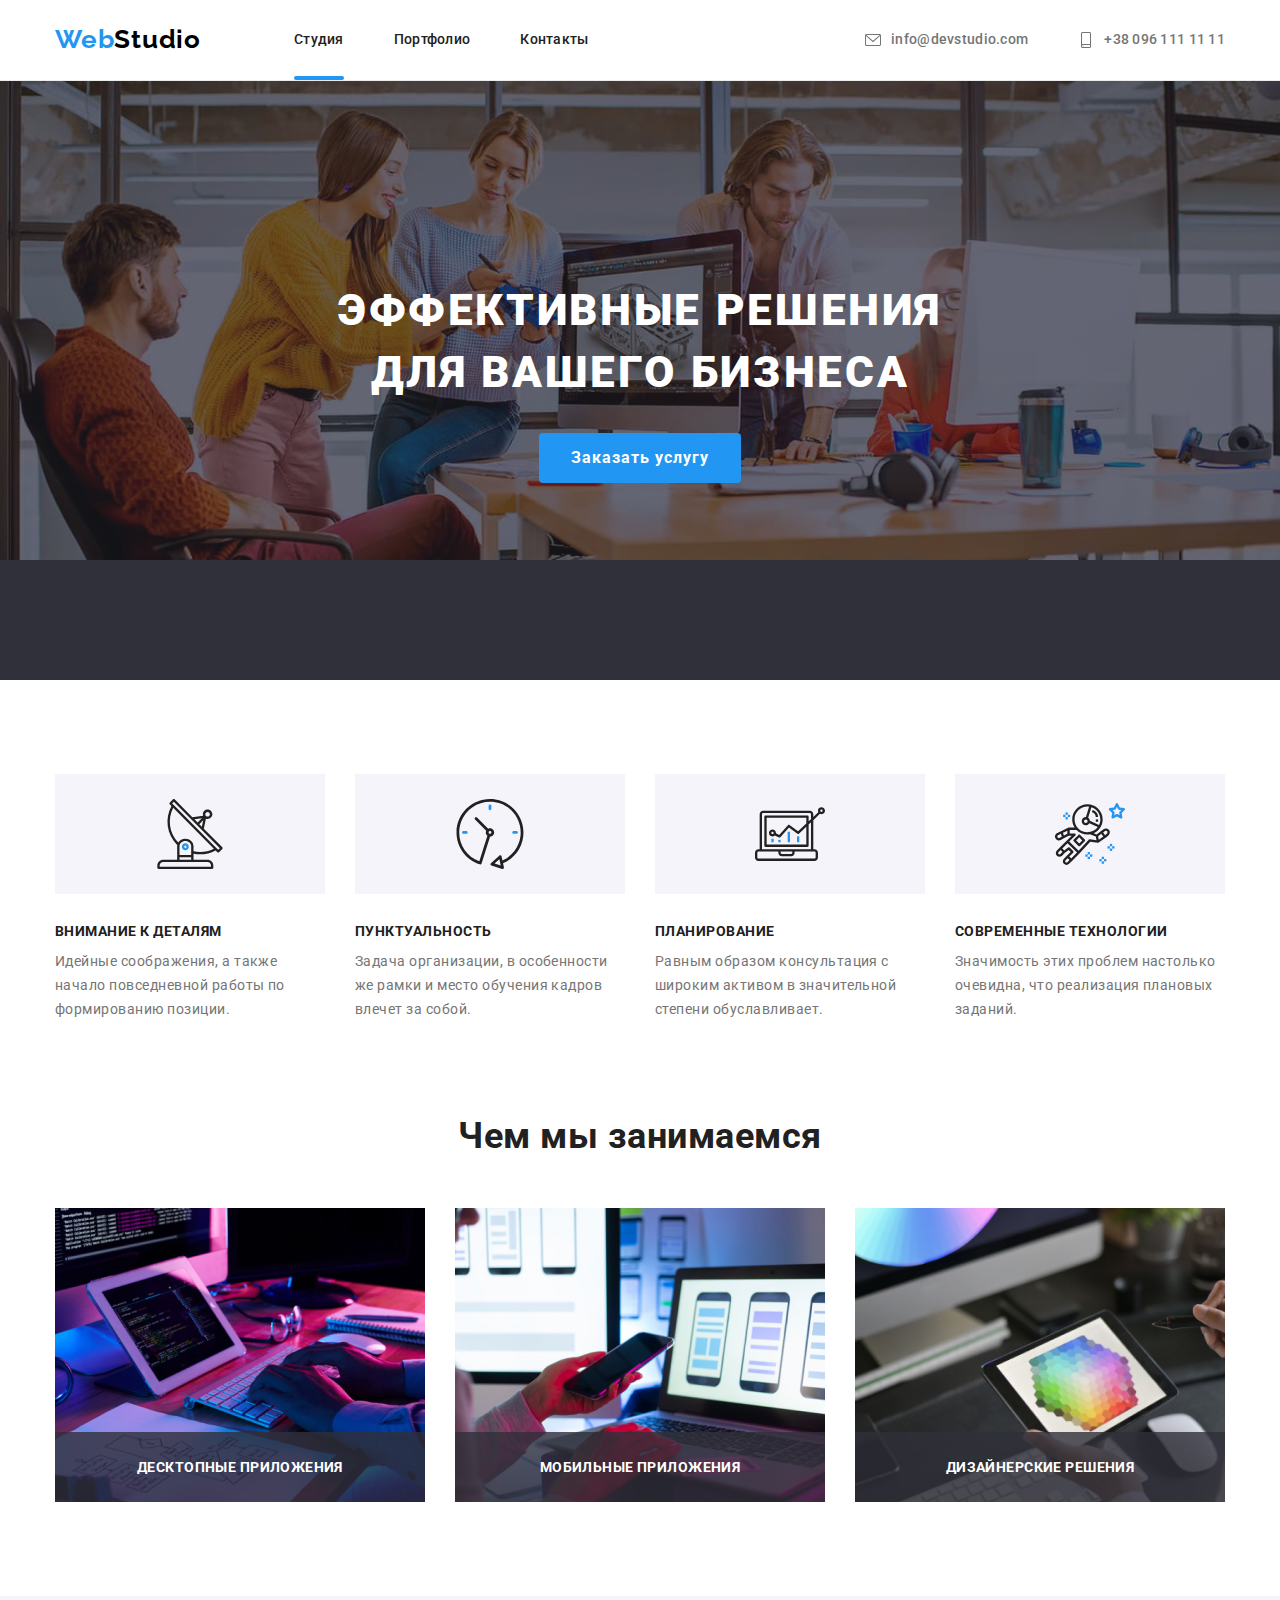
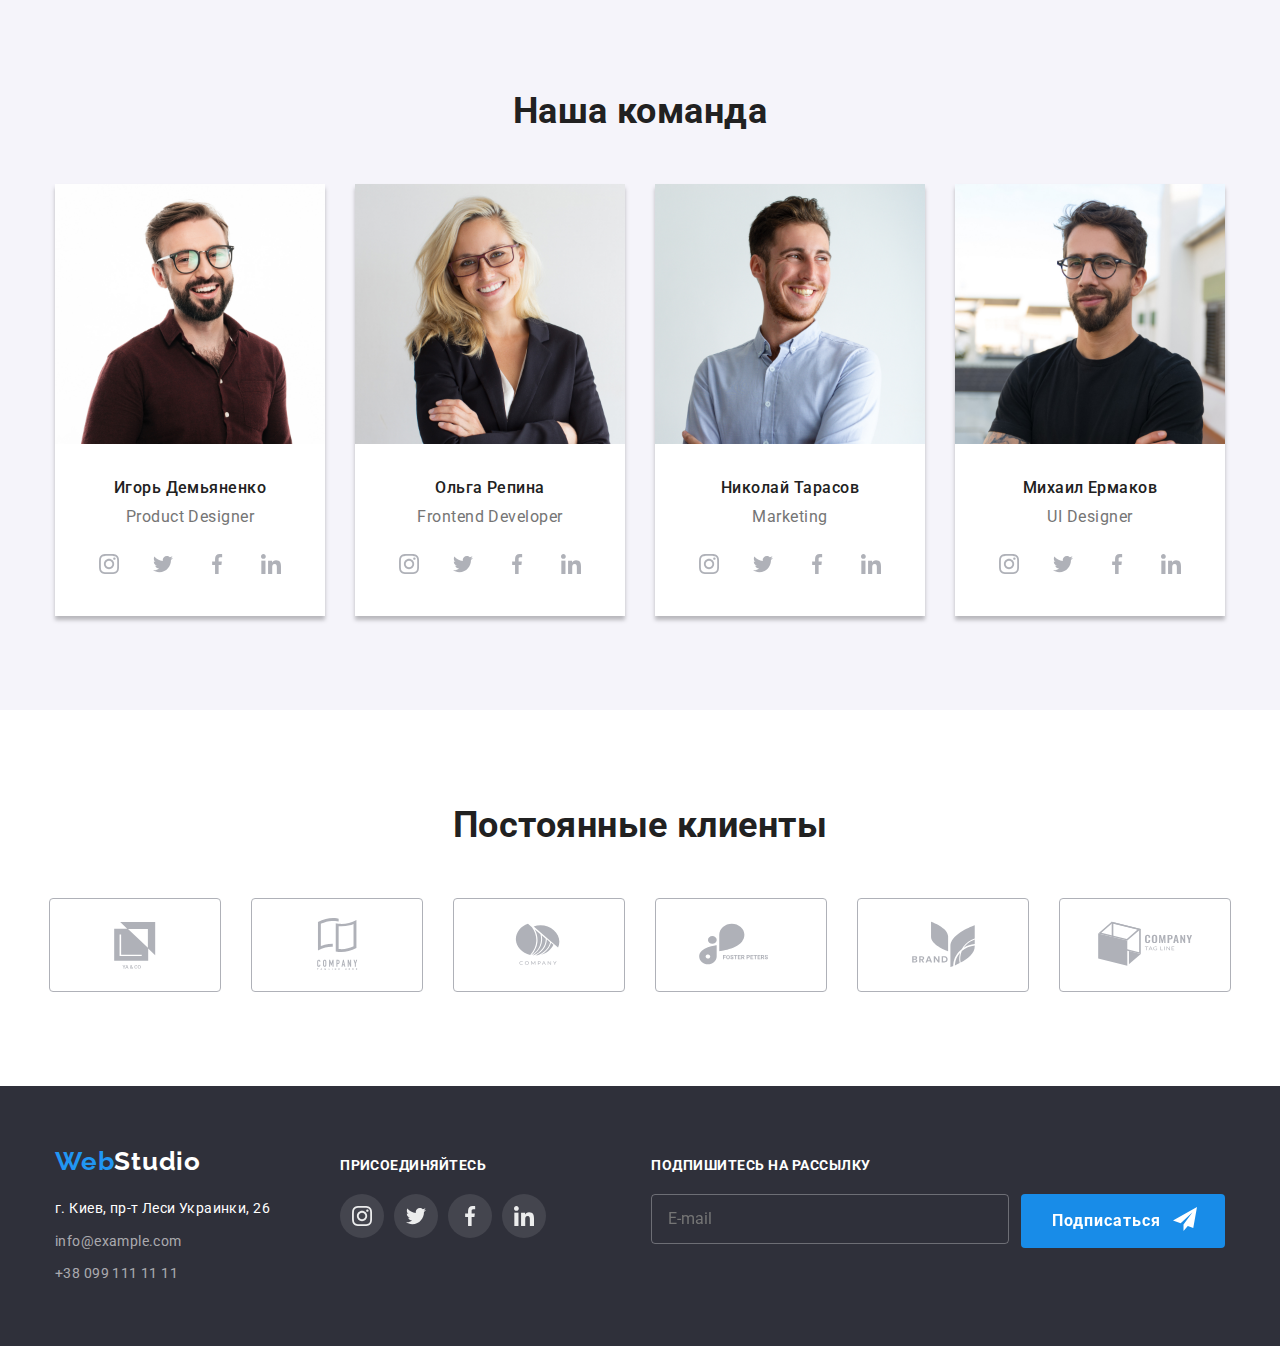
==== commit 8dc35b53: "update" ====
--- a/index.html
+++ b/index.html
@@ -62,24 +62,24 @@
                         <section class="section">
                             <div class="container">
                                 <ul class="feature list">
-                                    <li class="feature-item icon-antenna">
-                                        <h3 class="feature-subtitle">Внимание к деталям</h3>
-                                        <p class="feature-text">Идейные соображения, а также начало повседневной работы по формированию позиции.
+                                    <li class="feature__item icon-antenna">
+                                        <h3 class="feature__subtitle">Внимание к деталям</h3>
+                                        <p class="feature__text">Идейные соображения, а также начало повседневной работы по формированию позиции.
                                         </p>
                                     </li>
-                                    <li class="feature-item icon-clock">
-                                        <h3 class="feature-subtitle ">Пунктуальность</h3>
-                                        <p class="feature-text">Задача организации, в особенности же рамки и место обучения кадров влечет за
+                                    <li class="feature__item icon-clock">
+                                        <h3 class="feature__subtitle ">Пунктуальность</h3>
+                                        <p class="feature__text">Задача организации, в особенности же рамки и место обучения кадров влечет за
                                             собой.</p>
                                     </li>
-                                    <li class="feature-item icon-diagram">
-                                        <h3 class="feature-subtitle ">Планирование</h3>
-                                        <p class="feature-text">Равным образом консультация с широким активом в значительной степени
+                                    <li class="feature__item icon-diagram">
+                                        <h3 class="feature__subtitle ">Планирование</h3>
+                                        <p class="feature__text">Равным образом консультация с широким активом в значительной степени
                                             обуславливает.</p>
                                     </li>
-                                    <li class="feature-item icon-austronaut">
-                                        <h3 class="feature-subtitle ">Современные технологии</h3>
-                                        <p class="feature-text">Значимость этих проблем настолько очевидна, что реализация плановых заданий.</p>
+                                    <li class="feature__item icon-austronaut">
+                                        <h3 class="feature__subtitle ">Современные технологии</h3>
+                                        <p class="feature__text">Значимость этих проблем настолько очевидна, что реализация плановых заданий.</p>
                                     </li>
                                 </ul>
                             </div>
@@ -87,23 +87,23 @@
 
        
          
-            <section class="section works">
+            <section class="section work">
                 <div class="container">
                 <h2 class="section-title">Чем мы занимаемся</h2>
-                <ul class="work list">
-                    <li class="work-item"><img src="./imges/box1.jpg" alt="picture1" width="370" class="work-img">
-                    <div class="work-meta">
-                        <h3 class="work-pre-title">Десктопные приложения</h3>
+                <ul class="work__wrap list">
+                    <li class="work__item"><img src="./imges/box1.jpg" alt="picture1" width="370" class="work__img">
+                    <div class="work__meta">
+                        <h3 class="work__title">Десктопные приложения</h3>
                     </div>
                     </li>
-                    <li class="work-item"><img src="./imges/box2.jpg" alt="picture2" width="370" class="work-img">
-                    <div class="work-meta">
-                        <h3 class="work-pre-title">Мобильные приложения</h3>
+                    <li class="work__item"><img src="./imges/box2.jpg" alt="picture2" width="370" class="work__img">
+                    <div class="work__meta">
+                        <h3 class="work__title">Мобильные приложения</h3>
                     </div>
                     </li>
-                    <li class="work-item"><img src="./imges/box3.jpg" alt="picture3" width="370" class="work-img">
-                    <div class="work-meta">
-                        <h3 class="work-pre-title">Дизайнерские решения</h3>
+                    <li class="work__item"><img src="./imges/box3.jpg" alt="picture3" width="370" class="work__img">
+                    <div class="work__meta">
+                        <h3 class="work__title">Дизайнерские решения</h3>
                     </div>
                     </li>
                 </ul> 
@@ -115,39 +115,39 @@
           
     <section class="section team">
         <div class="container">
-        <h2 class="section-title">Наша команда
+        <h2 class="section-title">Наша команда</h2>
 
                
-            <ul class="team-item list">
-                        <li class="team-photo"><img src="./imges/photo1.jpg" alt="photo1" width="270">
-                        <div class="team-about">
-                            <h3 class="team-subtitle">Игорь Демьяненко</h3>
-                            <p class="team-text">Product Designer</p>
-                                <ul class="team-soc-list list">
-                                    <li class="team-soc-item">
-                                            <a href="" class="team-cos-link">
-                                            <svg class="team-cos-icon" width="20" height="20">
+            <ul class="team__item list">
+                        <li class="team__photo"><img src="./imges/photo1.jpg" alt="photo1" width="270">
+                        <div class="team__about">
+                            <h3 class="team__subtitle">Игорь Демьяненко</h3>
+                            <p class="team__text">Product Designer</p>
+                                <ul class="soc list">
+                                    <li class="soc__item">
+                                            <a href="" class="cos__link">
+                                            <svg class="cos__icon" width="20" height="20">
                                                 <use href="./imges/icons.svg#icon-instagram"></use>
                                             </svg>
                                             </a>
                                     </li>
-                                    <li class="team-soc-item">
-                                        <a href="" class="team-cos-link">
-                                                    <svg class="team-cos-icon" width="20" height="20">
+                                    <li class="soc__item">
+                                        <a href="" class="cos__link">
+                                                    <svg class="cos__icon" width="20" height="20">
                                                         <use href="./imges/icons.svg#icon-twitter"></use>
                                                     </svg>
                                                 </a>
                                             </li>
-                                            <li class="team-soc-item">
-                                                <a href="" class="team-cos-link">
-                                                    <svg class="team-cos-icon" width="20" height="20">
+                                            <li class="soc__item">
+                                                <a href="" class="cos__link">
+                                                    <svg class="cos__icon" width="20" height="20">
                                                         <use href="./imges/icons.svg#icon-facebook"></use>
                                                     </svg>
                                                 </a>
                                             </li>
-                                            <li class="team-soc-item">
-                                                <a href="" class="team-cos-link">
-                                                    <svg class="team-cos-icon" width="20" height="20">
+                                            <li class="soc__item">
+                                                <a href="" class="cos__link">
+                                                    <svg class="cos__icon" width="20" height="20">
                                                         <use href="./imges/icons.svg#icon-linkedin"></use>
                                                     </svg>
                                                 </a>
@@ -155,35 +155,35 @@
                                         </ul>
                                     </div>
                         </li>
-                        <li class="team-photo"><img src="./imges/photo2.jpg" alt="photo2" width="270">
-                                    <div class="team-about">
-                                        <h3 class="team-subtitle">Ольга Репина</h3>
-                                        <p class="team-text">Frontend Developer</p>
-                                        <ul class="team-soc-list list">
-                                            <li class="team-soc-item">
-                                                <a href="" class="team-cos-link">
-                                                    <svg class="team-cos-icon" width="20" height="20">
+                        <li class="team__photo"><img src="./imges/photo2.jpg" alt="photo2" width="270">
+                                    <div class="team__about">
+                                        <h3 class="team__subtitle">Ольга Репина</h3>
+                                        <p class="team__text">Frontend Developer</p>
+                                        <ul class="soc list">
+                                            <li class="soc__item">
+                                                <a href="" class="cos__link">
+                                                    <svg class="cos__icon" width="20" height="20">
                                                         <use href="./imges/icons.svg#icon-instagram"></use>
                                                     </svg>
                                                 </a>
                                             </li>
-                                            <li class="team-soc-item">
-                                                <a href="" class="team-cos-link">
-                                                    <svg class="team-cos-icon" width="20" height="20">
+                                            <li class="soc__item">
+                                                <a href="" class="cos__link">
+                                                    <svg class="cos__icon" width="20" height="20">
                                                         <use href="./imges/icons.svg#icon-twitter"></use>
                                                     </svg>
                                                 </a>
                                             </li>
-                                            <li class="team-soc-item">
-                                                <a href="" class="team-cos-link">
-                                                    <svg class="team-cos-icon" width="20" height="20">
+                                            <li class="soc__item">
+                                                <a href="" class="cos__link">
+                                                    <svg class="cos__icon" width="20" height="20">
                                                         <use href="./imges/icons.svg#icon-facebook"></use>
                                                     </svg>
                                                 </a>
                                             </li>
-                                            <li class="team-soc-item">
-                                                <a href="" class="team-cos-link">
-                                                    <svg class="team-cos-icon" width="20" height="20">
+                                            <li class="soc__item">
+                                                <a href="" class="cos__link">
+                                                    <svg class="cos__icon" width="20" height="20">
                                                         <use href="./imges/icons.svg#icon-linkedin"></use>
                                                     </svg>
                                                 </a>
@@ -191,35 +191,35 @@
                                         </ul>
                                     </div>
                         </li>
-                        <li class="team-photo"><img src="./imges/photo3.jpg" alt="photo3" width="270">
-                                    <div class="team-about">
-                                        <h3 class="team-subtitle">Николай Тарасов</h3>
-                                        <p class="team-text">Marketing</p>
-                                        <ul class="team-soc-list list">
-                                            <li class="team-soc-item">
-                                                <a href="" class="team-cos-link">
-                                                    <svg class="team-cos-icon" width="20" height="20">
+                        <li class="team__photo"><img src="./imges/photo3.jpg" alt="photo3" width="270">
+                                    <div class="team__about">
+                                        <h3 class="team__subtitle">Николай Тарасов</h3>
+                                        <p class="team__text">Marketing</p>
+                                        <ul class="soc list">
+                                            <li class="soc__item">
+                                                <a href="" class="cos__link">
+                                                    <svg class="cos__icon" width="20" height="20">
                                                         <use href="./imges/icons.svg#icon-instagram"></use>
                                                     </svg>
                                                 </a>
                                             </li>
-                                            <li class="team-soc-item">
-                                                <a href="" class="team-cos-link">
-                                                    <svg class="team-cos-icon" width="20" height="20">
+                                            <li class="soc__item">
+                                                <a href="" class="cos__link">
+                                                    <svg class="cos__icon" width="20" height="20">
                                                         <use href="./imges/icons.svg#icon-twitter"></use>
                                                     </svg>
                                                 </a>
                                             </li>
-                                            <li class="team-soc-item">
-                                                <a href="" class="team-cos-link">
-                                                    <svg class="team-cos-icon" width="20" height="20">
+                                            <li class="soc__item">
+                                                <a href="" class="cos__link">
+                                                    <svg class="cos__icon" width="20" height="20">
                                                         <use href="./imges/icons.svg#icon-facebook"></use>
                                                     </svg>
                                                 </a>
                                             </li>
-                                            <li class="team-soc-item">
-                                                <a href="" class="team-cos-link">
-                                                    <svg class="team-cos-icon" width="20" height="20">
+                                            <li class="soc__item">
+                                                <a href="" class="cos__link">
+                                                    <svg class="cos__icon" width="20" height="20">
                                                         <use href="./imges/icons.svg#icon-linkedin"></use>
                                                     </svg>
                                                 </a>
@@ -227,35 +227,35 @@
                                         </ul>
                                     </div>
                         </li>
-                        <li class="team-photo"><img src="./imges/photo4.jpg" alt="photo4" width="270">
-                                    <div class="team-about">
-                                        <h3 class="team-subtitle">Михаил Ермаков</h3>
-                                        <p class="team-text">UI Designer</p>
-                                        <ul class="team-soc-list list">
-                                            <li class="team-soc-item">
-                                                <a href="" class="team-cos-link">
-                                                    <svg class="team-cos-icon" width="20" height="20">
+                        <li class="team__photo"><img src="./imges/photo4.jpg" alt="photo4" width="270">
+                                    <div class="team__about">
+                                        <h3 class="team__subtitle">Михаил Ермаков</h3>
+                                        <p class="team__text">UI Designer</p>
+                                        <ul class="soc list">
+                                            <li class="soc__item">
+                                                <a href="" class="cos__link">
+                                                    <svg class="cos__icon" width="20" height="20">
                                                         <use href="./imges/icons.svg#icon-instagram"></use>
                                                     </svg>
                                                 </a>
                                             </li>
-                                            <li class="team-soc-item">
-                                                <a href="" class="team-cos-link">
-                                                    <svg class="team-cos-icon" width="20" height="20">
+                                            <li class="soc__item">
+                                                <a href="" class="cos__link">
+                                                    <svg class="cos__icon" width="20" height="20">
                                                         <use href="./imges/icons.svg#icon-twitter"></use>
                                                     </svg>
                                                 </a>
                                             </li>
-                                            <li class="team-soc-item">
-                                                <a href="" class="team-cos-link">
-                                                    <svg class="team-cos-icon" width="20" height="20">
+                                            <li class="soc__item">
+                                                <a href="" class="cos__link">
+                                                    <svg class="cos__icon" width="20" height="20">
                                                         <use href="./imges/icons.svg#icon-facebook"></use>
                                                     </svg>
                                                 </a>
                                             </li>
-                                            <li class="team-soc-item">
-                                                <a href="" class="team-cos-link">
-                                                    <svg class="team-cos-icon" width="20" height="20">
+                                            <li class="soc__item">
+                                                <a href="" class="cos__link">
+                                                    <svg class="cos__icon" width="20" height="20">
                                                         <use href="./imges/icons.svg#icon-linkedin"></use>
                                                     </svg>
                                                 </a>
@@ -380,7 +380,7 @@
 
     <footer>
         <div class="container">
-            <ul class="footer-item list">
+            <ul class="footer__item list">
                 <li class="footer-logo">
                     <a href="./index.html" class="logo">
                         <span class="logo-accent">Web</span>Studio
@@ -388,40 +388,40 @@
                     <address class="address">
                         г. Киев, пр-т Леси Украинки, 26
                     </address>
-                    <address class="address-nav">
-                        <a href="mailto:info@example.com" class="mail link">info@example.com</a>
+                    <address class="address__nav">
+                        <a href="mailto:info@example.com" class="address__mail link">info@example.com</a>
                         <a href="tel:+380991111111" class="link">+38 099 111 11 11</a>
                     </address>
                 </li>
     
     
                 <li class="social">
-                    <h2 class="social-title">присоединяйтесь</h2>
-                    <ul class="soc-list list">
-                        <li class="soc-item">
-                            <a href="" class="cos-link">
-                                <svg class="cos-icon" width="20" height="20">
+                    <h2 class="social__title">присоединяйтесь</h2>
+                    <ul class="social__list list">
+                        <li class="social__item">
+                            <a href="" class="social__link">
+                                <svg class="social__icon" width="20" height="20">
                                     <use href="./imges/icons.svg#icon-instagram"></use>
                                 </svg>
                             </a>
                         </li>
-                        <li class="soc-item">
-                            <a href="" class="cos-link">
-                                <svg class="cos-icon" width="20" height="20">
+                        <li class="social__item">
+                            <a href="" class="social__link">
+                                <svg class="social__icon" width="20" height="20">
                                     <use href="./imges/icons.svg#icon-twitter"></use>
                                 </svg>
                             </a>
                         </li>
-                        <li class="soc-item">
-                            <a href="" class="cos-link">
-                                <svg class="cos-icon" width="20" height="20">
+                        <li class="social__item">
+                            <a href="" class="social__link">
+                                <svg class="social__icon" width="20" height="20">
                                     <use href="./imges/icons.svg#icon-facebook"></use>
                                 </svg>
                             </a>
                         </li>
-                        <li class="soc-item">
-                            <a href="" class="cos-link">
-                                <svg class="cos-icon" width="20" height="20">
+                        <li class="social__item">
+                            <a href="" class="social__link">
+                                <svg class="social__icon" width="20" height="20">
                                     <use href="./imges/icons.svg#icon-linkedin"></use>
                                 </svg>
                             </a>
--- a/css/main.min.css
+++ b/css/main.min.css
@@ -1 +1 @@
-.list{list-style:none;padding:0;margin:0}h1,h2,h3,h4,h5,h6,p{margin:0}:root{--primary-text-color: #757575;--title-text-color: #212121;--accent-color: #2196F3;--logo-color-header: #000000;--logo-color-footer: #FFFFFF;--title-color: #FFFFFF;--primary-background-color: #ffffff;--accent-backgroud-color: #F5F4FA}body{color:var(--primary-text-color);background-color:var(--primary-background-color);font-family:"Roboto",sans-serif;letter-spacing:.03em}.container{width:1200px;padding-left:15px;padding-right:15px;margin:0 auto}header{background-color:#fff;outline:#ececec solid 1px}header .container{display:flex;align-items:center}header .logo{margin-right:93px;color:var(--logo-color-header);font-family:"Raleway";font-weight:700;font-size:26px;line-height:1.2;text-decoration:none;letter-spacing:.03em;transition:color 250ms cubic-bezier(0.4, 0, 0.2, 1)}.logo:hover,.logo:focus{color:var(--accent-color)}.logo-accent{color:var(--accent-color)}.menu-nav{display:flex;position:relative}.menu-nav .menu-item{margin-right:50px}.menu-nav .link{display:block;color:var(--title-text-color);font-weight:500;font-size:14px;line-height:1.14;text-decoration:none;letter-spacing:.02em;padding-top:32px;padding-bottom:32px;transition:color 250ms cubic-bezier(0.4, 0, 0.2, 1)}.menu-nav .link:hover,.menu-nav .link:focus{color:var(--accent-color)}.menu-item{position:relative}.menu-nav .menu-item:last-child{margin-right:0}.menu-link::after{content:"";position:absolute;left:0;bottom:0;display:block;width:100%;height:4px;border-radius:2px;background-color:var(--accent-color)}.mail-icon{fill:currentColor;margin-right:10px}.contacts{display:flex;align-items:center;margin-left:auto}.contacts .link{color:var(--primary-text-color);font-weight:500;font-size:14px;line-height:1.14;text-decoration:none;letter-spacing:.02em;transition:color 250ms cubic-bezier(0.4, 0, 0.2, 1)}.contacts .link:hover,.contacts .link:focus{color:var(--accent-color)}.contacts .contacts-item{margin-left:50px}.contacts .contacts-item:first-child{margin-left:0}.contacts-item .link{display:flex;align-items:center}.hero{display:block;background-color:#2f303a;text-align:center;padding:200px 0}.overlay{max-width:1600px;height:600px;background-image:linear-gradient(to right, rgba(47, 48, 58, 0.4), rgba(47, 48, 58, 0.4)),url(../imges/hero.jpg);margin-left:auto;margin-right:auto;background-size:contain;background-repeat:no-repeat}.hero-title{max-width:696px;margin-right:auto;margin-left:auto;margin-top:0;margin-bottom:30px;color:var(--title-color);font-weight:900;font-size:44px;line-height:1.4;text-transform:uppercase;letter-spacing:.06em}.button{color:var(--title-color);border-radius:4px;border:0;padding:10px 32px;background-color:var(--accent-color);font-weight:700;font-size:16px;line-height:1.88;letter-spacing:.06em;cursor:pointer}.section{padding-top:94px}.feature{display:flex}.feature-item{margin-right:30px}.feature-item::before{display:block;content:"";height:120px;background-repeat:no-repeat;background-position:center;background-size:70px;background-color:var(--accent-backgroud-color);margin-bottom:30px}.feature-item.icon-antenna::before{background-image:url(../imges/antenna.svg)}.feature-item.icon-clock::before{background-image:url(../imges/clock.svg)}.feature-item.icon-diagram::before{background-image:url(../imges/diagram.svg)}.feature-item.icon-austronaut::before{background-image:url(../imges/astronaut.svg)}.feature-item:nth-last-child(-n+1){margin-right:0}.feature-subtitle{margin-top:0;margin-bottom:10px;padding:0;color:var(--title-text-color);font-weight:700;font-size:14px;line-height:1.14;text-transform:uppercase}.feature-text{max-width:270px;margin:0;padding:0;font-weight:400;font-size:14px;line-height:1.7}.works{padding-bottom:94px}.section-title{margin-top:0;margin-bottom:50px;padding:0;color:var(--title-text-color);font-weight:700;font-size:36px;line-height:1.2;text-align:center}.work{display:flex}.work-img{display:block}.work-item{position:relative;margin-right:30px}.work-item .work-item:nth-last-child(-n+1){margin-right:0}.work-meta{display:flex;align-items:center;justify-content:center;position:absolute;width:100%;height:70px;bottom:0;background-color:rgba(47,48,58,.8)}.work-pre-title{align-items:center;justify-content:center;font-weight:700;font-size:14px;line-height:1.14;letter-spacing:.03em;text-transform:uppercase;color:#fff}.team{background-color:var(--accent-backgroud-color);padding-bottom:94px}.team-item{display:flex}.team-photo{background-color:#fff;margin-right:30px;box-shadow:0 4px 4px 0 rgba(0,0,0,.25)}.team-photo:nth-last-child(-n+1){margin-right:0}.team-subtitle{color:var(--title-text-color);font-weight:500;font-size:16px;line-height:1.2;margin-bottom:10px}.team-text{margin:0;padding:0;font-weight:400;font-size:16px;line-height:1.2}.team-about{text-align:center;padding-top:30px;padding-bottom:30px}.team-soc-list{display:flex;justify-content:center;margin-top:16px}.team-soc-item{width:44px;height:44px;margin-right:10px}.team-soc-item:last-child{margin-right:0}.team-cos-link{display:flex;align-items:center;justify-content:center;width:100%;height:100%;border-radius:50%;color:#afb1b8;transition:color 250ms cubic-bezier(0.4, 0, 0.2, 1),background-color 250ms cubic-bezier(0.4, 0, 0.2, 1)}.team-cos-link:hover,.team-cos-link:focus{background-color:var(--accent-color);color:#fff}.team-cos-icon{fill:currentColor}.clients{padding-bottom:94px}.clients__list{display:flex;justify-content:center}.clients__item{margin-right:30px;border:1px;border-radius:4px;border-color:#afb1b8}.clients__item:last-child{margin-right:0}.clients__link{display:flex;align-items:center;justify-content:center;border:1px solid #afb1b8;border-radius:4px;width:100%;height:100%;color:#afb1b8;transition:color 250ms cubic-bezier(0.4, 0, 0.2, 1),border-color 250ms cubic-bezier(0.4, 0, 0.2, 1)}.clients__link:hover,.clients__link:focus{color:var(--accent-color);border-color:var(--accent-color)}.clients__icon{fill:currentColor}.backdrop{position:fixed;width:100%;height:100%;top:0;left:0;background-color:rgba(0,0,0,.1);opacity:1;transition:opacity 250ms cubic-bezier(0.4, 0, 0.2, 1)}.backdrop.is-hidden{opacity:0;pointer-events:none}.backdrop.is-hidden .modal{transform:translate(-50%, -50%) scale(0)}.modal{position:absolute;top:50%;left:50%;transform:translate(-50%, -50%);min-width:528px;min-height:581px;border-radius:4px;background-color:#fff;transition:transform 300ms;padding:40px}.btn-modal{position:absolute;top:8px;right:8px;display:flex;align-items:center;justify-content:center;width:30px;height:30px;border-radius:50%;margin-left:auto;background-color:#fff;border-color:rgba(0,0,0,.1);cursor:pointer;transition:fill 250ms cubic-bezier(0.4, 0, 0.2, 1)}.btn-modal:hover{fill:var(--accent-color)}.form{margin-left:auto;margin-right:auto}.form-title{font-size:20px;font-weight:700;line-height:1.15;letter-spacing:.03em;color:var(--title-text-color);margin-bottom:12px;text-align:center}.form-field{flex-direction:column;position:relative;margin-bottom:10px}.form-wrap{display:flex}.form-input{padding-left:42px;width:100%;background-color:rgba(0,0,0,0);border:1px solid rgba(33,33,33,.2);border-radius:4px;outline-color:var(--accent-color);height:40px;cursor:pointer}.form-label{display:block;font-size:12px;font-weight:400;line-height:1.17;letter-spacing:.01em;color:var(--primary-text-color);margin-bottom:4px}.form-icon{position:absolute;left:12px;top:50%;fill:var(--title-text-color);transition:fill 250ms cubic-bezier(0.4, 0, 0.2, 1)}.form-input:focus+.form-icon{fill:var(--accent-color)}.form-area{height:120px;width:100%;padding:12px 16px;background-color:rgba(0,0,0,0);border:1px solid rgba(33,33,33,.2);border-radius:4px;outline-color:var(--accent-color);resize:none;cursor:pointer}.form-area::placeholder{font-size:12px;line-height:1.17;letter-spacing:.01em;color:rgba(117,117,117,.5)}.policy{display:flex;justify-content:center;align-items:center;font-size:14px;line-height:1.71;font-weight:400;letter-spacing:.03em;color:var(--primary-text-color);margin-top:20px}.policy a{display:flex;justify-content:center;align-items:center;font-size:14px;line-height:1.71;font-weight:400;letter-spacing:.03em;color:var(--accent-color)}.policy-input{appearance:none;position:absolute}.checkbox-icon{display:inline-block;width:15px;height:15px;border:2px solid var(--title-text-color);border-radius:4px;margin-right:8px;box-shadow:0px 4px 4px 0px rgba(0,0,0,.25)}.policy-input:checked+.checkbox-icon{background-color:var(--accent-color);background-image:url(../imges/check.svg);background-repeat:no-repeat;background-size:contain;border-color:var(--accent-color);background-position:center;background-origin:border-box}.btn-submit{display:block;margin:auto;margin-top:30px;width:200px;background-color:#188ce8;padding:10px 55px;border-radius:4px;border-color:rgba(0,0,0,0);box-shadow:0px 4px 4px 0px rgba(0,0,0,.15);color:#fff;font-size:16px;line-height:1.88;font-weight:700;letter-spacing:.06em;cursor:pointer}footer{background-color:#2f303a;padding-top:60px;padding-bottom:60px}footer .logo{color:var(--logo-color-footer);font-family:"Raleway";font-weight:700;font-size:26px;line-height:1.2;text-decoration:none;letter-spacing:.03em;transition:color 250ms cubic-bezier(0.4, 0, 0.2, 1)}.footer-item{display:flex}.address{color:#fff;font-weight:400;font-size:14px;line-height:1.7;font-style:normal;text-decoration:none;letter-spacing:.03em;margin-top:20px;margin-bottom:9px}.address-nav{display:flex;flex-direction:column}.address-nav .link{color:rgba(255,255,255,.6);font-weight:400;font-size:14px;line-height:1.7;font-style:normal;text-decoration:none;letter-spacing:.03em;transition:color 250ms cubic-bezier(0.4, 0, 0.2, 1)}.address-nav .link:hover,.address-nav .link:focus{color:var(--accent-color)}.mail{margin-bottom:9px}.social{margin-left:70px}.social-title{font-weight:700;font-size:14px;line-height:1.14;letter-spacing:3%;text-transform:uppercase;color:var(--title-color);margin-top:12px;margin-bottom:20px}.soc-list{display:flex;justify-content:center}.soc-item{width:44px;height:44px;margin-right:10px}.soc-item:last-child{margin-right:0}.cos-link{display:flex;align-items:center;justify-content:center;width:100%;height:100%;border-radius:50%;background-color:rgba(255,255,255,.1);transition:background-color 250ms cubic-bezier(0.4, 0, 0.2, 1)}.cos-link:hover,.cos-link:focus{background-color:var(--accent-color)}.cos-icon{fill:rgba(255,255,255,.9)}.footer-form-mail{margin-left:auto}.footer-form-title{font-weight:700;font-size:14px;line-height:1.14;letter-spacing:3%;text-transform:uppercase;color:var(--title-color);margin-top:12px;margin-bottom:20px}.footer-form{display:flex;position:relative}.footer-form-input{margin:0;width:358px;height:50px;border-radius:4px;border:1px solid rgba(255,255,255,.3);color:#fff;background-color:rgba(0,0,0,0);padding-left:16px;cursor:pointer}.footer-form-input:focus{background-color:rgba(0,0,0,0);color:#fff}.footer-btn-submit{margin:0;margin-left:12px;background-color:#188ce8;padding:10px 62px 10px 29px;border-radius:4px;border-color:rgba(0,0,0,0);color:#fff;font-size:16px;line-height:1.88;font-weight:700;letter-spacing:.06em;cursor:pointer}.footer-form-icon{position:absolute;top:13px;right:28px;fill:#fff}.section.portfolio{padding-bottom:94px}.btn{display:flex;justify-content:center}.button-nav{text-align:center;border-radius:4px;padding:6px 22px;border:0;color:var(--title-text-color);background-color:var(--accent-backgroud-color);font-family:"Roboto",sans-serif;font-weight:500;font-size:16px;line-height:1.63;letter-spacing:.03em;cursor:pointer;transition:color 250ms cubic-bezier(0.4, 0, 0.2, 1),background-color 250ms cubic-bezier(0.4, 0, 0.2, 1),box-shadow 250ms cubic-bezier(0.4, 0, 0.2, 1)}.button-nav:hover,.button-nav:focus{color:#fff;background-color:#2196f3;box-shadow:0px 2px 2px rgba(0,0,0,.12),0px 1px 2px rgba(0,0,0,.08),0px 3px 1px rgba(0,0,0,.1),0px 4px 4px rgba(0,0,0,.25)}.project{display:flex;flex-wrap:wrap}.project-thumb{position:relative;overflow:hidden}.project-thumb-text{position:absolute;top:0;margin:0;color:#fff;font-size:18px;font-weight:400;line-height:1.55;letter-spacing:.03em;padding:63px 24px;background-color:rgba(33,150,243,.9);transform:translateY(101%);transition:transform 250ms cubic-bezier(0.4, 0, 0.2, 1)}.shaddow:hover .project-thumb-text{transform:translateY(0)}.project-title{font-weight:700;font-size:18px;line-height:2;letter-spacing:.06em;color:var(--title-text-color)}.project-desc{font-weight:400;font-size:16px;line-height:2;margin:4px 0 0 0}.project-item{position:relative;background-color:#fff;width:370px;margin-right:30px;margin-bottom:30px}.project-item:nth-child(3n){margin-right:0}.project-item:nth-last-child(-n+3){margin-bottom:0}.project-about{width:370px;height:110px;padding:20px 24px;border:#ececec solid 1px}.btn{margin-bottom:50px}.btn-item{margin-right:8px}.btn-item:nth-last-child(-n+1){margin-right:0}.project-img{display:block}.shaddow{transition:box-shadow 250ms cubic-bezier(0.4, 0, 0.2, 1)}.shaddow:hover{box-shadow:1px 4px 6px 0px rgba(0,0,0,.1607843137),0px 4px 4px 0px rgba(0,0,0,.0588235294),0px 1px 1px 0px rgba(0,0,0,.1215686275)}/*# sourceMappingURL=main.min.css.map */+.list{list-style:none;padding:0;margin:0}h1,h2,h3,h4,h5,h6,p{margin:0}.section-title{margin-top:0;margin-bottom:50px;padding:0;color:var(--title-text-color);font-weight:700;font-size:36px;line-height:1.2;text-align:center}.section{padding-top:94px}:root{--primary-text-color: #757575;--title-text-color: #212121;--accent-color: #2196F3;--logo-color-header: #000000;--logo-color-footer: #FFFFFF;--title-color: #FFFFFF;--primary-background-color: #ffffff;--accent-backgroud-color: #F5F4FA}body{color:var(--primary-text-color);background-color:var(--primary-background-color);font-family:"Roboto",sans-serif;letter-spacing:.03em}.container{width:1200px;padding-left:15px;padding-right:15px;margin:0 auto}header{background-color:#fff;outline:#ececec solid 1px}header .container{display:flex;align-items:center}header .logo{margin-right:93px;color:var(--logo-color-header);font-family:"Raleway";font-weight:700;font-size:26px;line-height:1.2;text-decoration:none;letter-spacing:.03em;transition:color 250ms cubic-bezier(0.4, 0, 0.2, 1)}.logo:hover,.logo:focus{color:var(--accent-color)}.logo-accent{color:var(--accent-color)}.menu-nav{display:flex;position:relative}.menu-nav .menu-item{margin-right:50px}.menu-nav .link{display:block;color:var(--title-text-color);font-weight:500;font-size:14px;line-height:1.14;text-decoration:none;letter-spacing:.02em;padding-top:32px;padding-bottom:32px;transition:color 250ms cubic-bezier(0.4, 0, 0.2, 1)}.menu-nav .link:hover,.menu-nav .link:focus{color:var(--accent-color)}.menu-item{position:relative}.menu-nav .menu-item:last-child{margin-right:0}.menu-link::after{content:"";position:absolute;left:0;bottom:0;display:block;width:100%;height:4px;border-radius:2px;background-color:var(--accent-color)}.mail-icon{fill:currentColor;margin-right:10px}.contacts{display:flex;align-items:center;margin-left:auto}.contacts .link{color:var(--primary-text-color);font-weight:500;font-size:14px;line-height:1.14;text-decoration:none;letter-spacing:.02em;transition:color 250ms cubic-bezier(0.4, 0, 0.2, 1)}.contacts .link:hover,.contacts .link:focus{color:var(--accent-color)}.contacts .contacts-item{margin-left:50px}.contacts .contacts-item:first-child{margin-left:0}.contacts-item .link{display:flex;align-items:center}.hero{display:block;background-color:#2f303a;text-align:center;padding:200px 0}.overlay{max-width:1600px;height:600px;background-image:linear-gradient(to right, rgba(47, 48, 58, 0.4), rgba(47, 48, 58, 0.4)),url(../imges/hero.jpg);margin-left:auto;margin-right:auto;background-size:contain;background-repeat:no-repeat}.hero-title{max-width:696px;margin-right:auto;margin-left:auto;margin-top:0;margin-bottom:30px;color:var(--title-color);font-weight:900;font-size:44px;line-height:1.4;text-transform:uppercase;letter-spacing:.06em}.button{color:var(--title-color);border-radius:4px;border:0;padding:10px 32px;background-color:var(--accent-color);font-weight:700;font-size:16px;line-height:1.88;letter-spacing:.06em;cursor:pointer}.feature{display:flex}.feature__item{margin-right:30px}.feature__item::before{display:block;content:"";height:120px;background-repeat:no-repeat;background-position:center;background-size:70px;background-color:var(--accent-backgroud-color);margin-bottom:30px}.feature__item.icon-antenna::before{background-image:url(../imges/antenna.svg)}.feature__item.icon-clock::before{background-image:url(../imges/clock.svg)}.feature__item.icon-diagram::before{background-image:url(../imges/diagram.svg)}.feature__item.icon-austronaut::before{background-image:url(../imges/astronaut.svg)}.feature__item:nth-last-child(-n+1){margin-right:0}.feature__subtitle{margin-top:0;margin-bottom:10px;padding:0;color:var(--title-text-color);font-weight:700;font-size:14px;line-height:1.14;text-transform:uppercase}.feature__text{max-width:270px;margin:0;padding:0;font-weight:400;font-size:14px;line-height:1.7}.work{padding-bottom:94px}.work__wrap{display:flex}.work__img{display:block}.work__item{position:relative;margin-right:30px}.work__item .work-item:nth-last-child(-n+1){margin-right:0}.work__meta{display:flex;align-items:center;justify-content:center;position:absolute;width:100%;height:70px;bottom:0;background-color:rgba(47,48,58,.8)}.work__title{align-items:center;justify-content:center;font-weight:700;font-size:14px;line-height:1.14;letter-spacing:.03em;text-transform:uppercase;color:#fff}.team{background-color:var(--accent-backgroud-color);padding-bottom:94px}.team__item{display:flex}.team__photo{background-color:#fff;margin-right:30px;box-shadow:0 4px 4px 0 rgba(0,0,0,.25)}.team__photo:nth-last-child(-n+1){margin-right:0}.team__subtitle{color:var(--title-text-color);font-weight:500;font-size:16px;line-height:1.2;margin-bottom:10px}.team__text{margin:0;padding:0;font-weight:400;font-size:16px;line-height:1.2}.team__about{text-align:center;padding-top:30px;padding-bottom:30px}.soc{display:flex;justify-content:center;margin-top:16px}.soc__item{width:44px;height:44px;margin-right:10px}.soc__item:last-child{margin-right:0}.cos__link{display:flex;align-items:center;justify-content:center;width:100%;height:100%;border-radius:50%;color:#afb1b8;transition:color 250ms cubic-bezier(0.4, 0, 0.2, 1),background-color 250ms cubic-bezier(0.4, 0, 0.2, 1)}.cos__link:hover,.cos__link:focus{background-color:var(--accent-color);color:#fff}.cos__icon{fill:currentColor}.clients{padding-bottom:94px}.clients__list{display:flex;justify-content:center}.clients__item{margin-right:30px;border:1px;border-radius:4px;border-color:#afb1b8}.clients__item:last-child{margin-right:0}.clients__link{display:flex;align-items:center;justify-content:center;border:1px solid #afb1b8;border-radius:4px;width:100%;height:100%;color:#afb1b8;transition:color 250ms cubic-bezier(0.4, 0, 0.2, 1),border-color 250ms cubic-bezier(0.4, 0, 0.2, 1)}.clients__link:hover,.clients__link:focus{color:var(--accent-color);border-color:var(--accent-color)}.clients__icon{fill:currentColor}.backdrop{position:fixed;width:100%;height:100%;top:0;left:0;background-color:rgba(0,0,0,.1);opacity:1;transition:opacity 250ms cubic-bezier(0.4, 0, 0.2, 1)}.backdrop.is-hidden{opacity:0;pointer-events:none}.backdrop.is-hidden .modal{transform:translate(-50%, -50%) scale(0)}.modal{position:absolute;top:50%;left:50%;transform:translate(-50%, -50%);min-width:528px;min-height:581px;border-radius:4px;background-color:#fff;transition:transform 300ms;padding:40px}.btn-modal{position:absolute;top:8px;right:8px;display:flex;align-items:center;justify-content:center;width:30px;height:30px;border-radius:50%;margin-left:auto;background-color:#fff;border-color:rgba(0,0,0,.1);cursor:pointer;transition:fill 250ms cubic-bezier(0.4, 0, 0.2, 1)}.btn-modal:hover{fill:var(--accent-color)}.form{margin-left:auto;margin-right:auto}.form-title{font-size:20px;font-weight:700;line-height:1.15;letter-spacing:.03em;color:var(--title-text-color);margin-bottom:12px;text-align:center}.form-field{flex-direction:column;position:relative;margin-bottom:10px}.form-wrap{display:flex}.form-input{padding-left:42px;width:100%;background-color:rgba(0,0,0,0);border:1px solid rgba(33,33,33,.2);border-radius:4px;outline-color:var(--accent-color);height:40px;cursor:pointer}.form-label{display:block;font-size:12px;font-weight:400;line-height:1.17;letter-spacing:.01em;color:var(--primary-text-color);margin-bottom:4px}.form-icon{position:absolute;left:12px;top:50%;fill:var(--title-text-color);transition:fill 250ms cubic-bezier(0.4, 0, 0.2, 1)}.form-input:focus+.form-icon{fill:var(--accent-color)}.form-area{height:120px;width:100%;padding:12px 16px;background-color:rgba(0,0,0,0);border:1px solid rgba(33,33,33,.2);border-radius:4px;outline-color:var(--accent-color);resize:none;cursor:pointer}.form-area::placeholder{font-size:12px;line-height:1.17;letter-spacing:.01em;color:rgba(117,117,117,.5)}.policy{display:flex;justify-content:center;align-items:center;font-size:14px;line-height:1.71;font-weight:400;letter-spacing:.03em;color:var(--primary-text-color);margin-top:20px}.policy a{display:flex;justify-content:center;align-items:center;font-size:14px;line-height:1.71;font-weight:400;letter-spacing:.03em;color:var(--accent-color)}.policy-input{appearance:none;position:absolute}.checkbox-icon{display:inline-block;width:15px;height:15px;border:2px solid var(--title-text-color);border-radius:4px;margin-right:8px;box-shadow:0px 4px 4px 0px rgba(0,0,0,.25)}.policy-input:checked+.checkbox-icon{background-color:var(--accent-color);background-image:url(../imges/check.svg);background-repeat:no-repeat;background-size:contain;border-color:var(--accent-color);background-position:center;background-origin:border-box}.btn-submit{display:block;margin:auto;margin-top:30px;width:200px;background-color:#188ce8;padding:10px 55px;border-radius:4px;border-color:rgba(0,0,0,0);box-shadow:0px 4px 4px 0px rgba(0,0,0,.15);color:#fff;font-size:16px;line-height:1.88;font-weight:700;letter-spacing:.06em;cursor:pointer}footer{background-color:#2f303a;padding-top:60px;padding-bottom:60px}footer .logo{color:var(--logo-color-footer);font-family:"Raleway";font-weight:700;font-size:26px;line-height:1.2;text-decoration:none;letter-spacing:.03em;transition:color 250ms cubic-bezier(0.4, 0, 0.2, 1)}.footer__item{display:flex}.address{color:#fff;font-weight:400;font-size:14px;line-height:1.7;font-style:normal;text-decoration:none;letter-spacing:.03em;margin-top:20px;margin-bottom:9px}.address__nav{display:flex;flex-direction:column}.address__nav .link{color:rgba(255,255,255,.6);font-weight:400;font-size:14px;line-height:1.7;font-style:normal;text-decoration:none;letter-spacing:.03em;transition:color 250ms cubic-bezier(0.4, 0, 0.2, 1)}.address__nav .link:hover,.address__nav .link:focus{color:var(--accent-color)}.address__mail{margin-bottom:9px}.social{margin-left:70px}.social__title{font-weight:700;font-size:14px;line-height:1.14;letter-spacing:3%;text-transform:uppercase;color:var(--title-color);margin-top:12px;margin-bottom:20px}.social__list{display:flex;justify-content:center}.social__item{width:44px;height:44px;margin-right:10px}.social__item:last-child{margin-right:0}.social__link{display:flex;align-items:center;justify-content:center;width:100%;height:100%;border-radius:50%;background-color:rgba(255,255,255,.1);transition:background-color 250ms cubic-bezier(0.4, 0, 0.2, 1)}.social__link:hover,.social__link:focus{background-color:var(--accent-color)}.social__icon{fill:rgba(255,255,255,.9)}.footer-form-mail{margin-left:auto}.footer-form-title{font-weight:700;font-size:14px;line-height:1.14;letter-spacing:3%;text-transform:uppercase;color:var(--title-color);margin-top:12px;margin-bottom:20px}.footer-form{display:flex;position:relative}.footer-form-input{margin:0;width:358px;height:50px;border-radius:4px;border:1px solid rgba(255,255,255,.3);color:#fff;background-color:rgba(0,0,0,0);padding-left:16px;cursor:pointer}.footer-form-input:focus{background-color:rgba(0,0,0,0);color:#fff}.footer-btn-submit{margin:0;margin-left:12px;background-color:#188ce8;padding:10px 62px 10px 29px;border-radius:4px;border-color:rgba(0,0,0,0);color:#fff;font-size:16px;line-height:1.88;font-weight:700;letter-spacing:.06em;cursor:pointer}.footer-form-icon{position:absolute;top:13px;right:28px;fill:#fff}.section.portfolio{padding-bottom:94px}.btn{display:flex;justify-content:center;margin-bottom:50px}.btn__item{margin-right:8px}.btn__item:nth-last-child(-n+1){margin-right:0}.btn__nav{text-align:center;border-radius:4px;padding:6px 22px;border:0;color:var(--title-text-color);background-color:var(--accent-backgroud-color);font-family:"Roboto",sans-serif;font-weight:500;font-size:16px;line-height:1.63;letter-spacing:.03em;cursor:pointer;transition:color 250ms cubic-bezier(0.4, 0, 0.2, 1),background-color 250ms cubic-bezier(0.4, 0, 0.2, 1),box-shadow 250ms cubic-bezier(0.4, 0, 0.2, 1)}.btn__nav:hover,.btn__nav:focus{color:#fff;background-color:#2196f3;box-shadow:0px 2px 2px rgba(0,0,0,.12),0px 1px 2px rgba(0,0,0,.08),0px 3px 1px rgba(0,0,0,.1),0px 4px 4px rgba(0,0,0,.25)}.project{display:flex;flex-wrap:wrap}.project__thumb{position:relative;overflow:hidden}.project__text{position:absolute;top:0;margin:0;color:#fff;font-size:18px;font-weight:400;line-height:1.55;letter-spacing:.03em;padding:63px 24px;background-color:rgba(33,150,243,.9);transform:translateY(101%);transition:transform 250ms cubic-bezier(0.4, 0, 0.2, 1)}.shaddow:hover .project__text{transform:translateY(0)}.project__title{font-weight:700;font-size:18px;line-height:2;letter-spacing:.06em;color:var(--title-text-color)}.project__desc{font-weight:400;font-size:16px;line-height:2;margin:4px 0 0 0}.project__item{position:relative;background-color:#fff;width:370px;margin-right:30px;margin-bottom:30px}.project__item:nth-child(3n){margin-right:0}.project__item:nth-last-child(-n+3){margin-bottom:0}.project__about{width:370px;height:110px;padding:20px 24px;border:#ececec solid 1px}.project__img{display:block}.shaddow{transition:box-shadow 250ms cubic-bezier(0.4, 0, 0.2, 1)}.shaddow:hover{box-shadow:1px 4px 6px 0px rgba(0,0,0,.1607843137),0px 4px 4px 0px rgba(0,0,0,.0588235294),0px 1px 1px 0px rgba(0,0,0,.1215686275)}/*# sourceMappingURL=main.min.css.map */